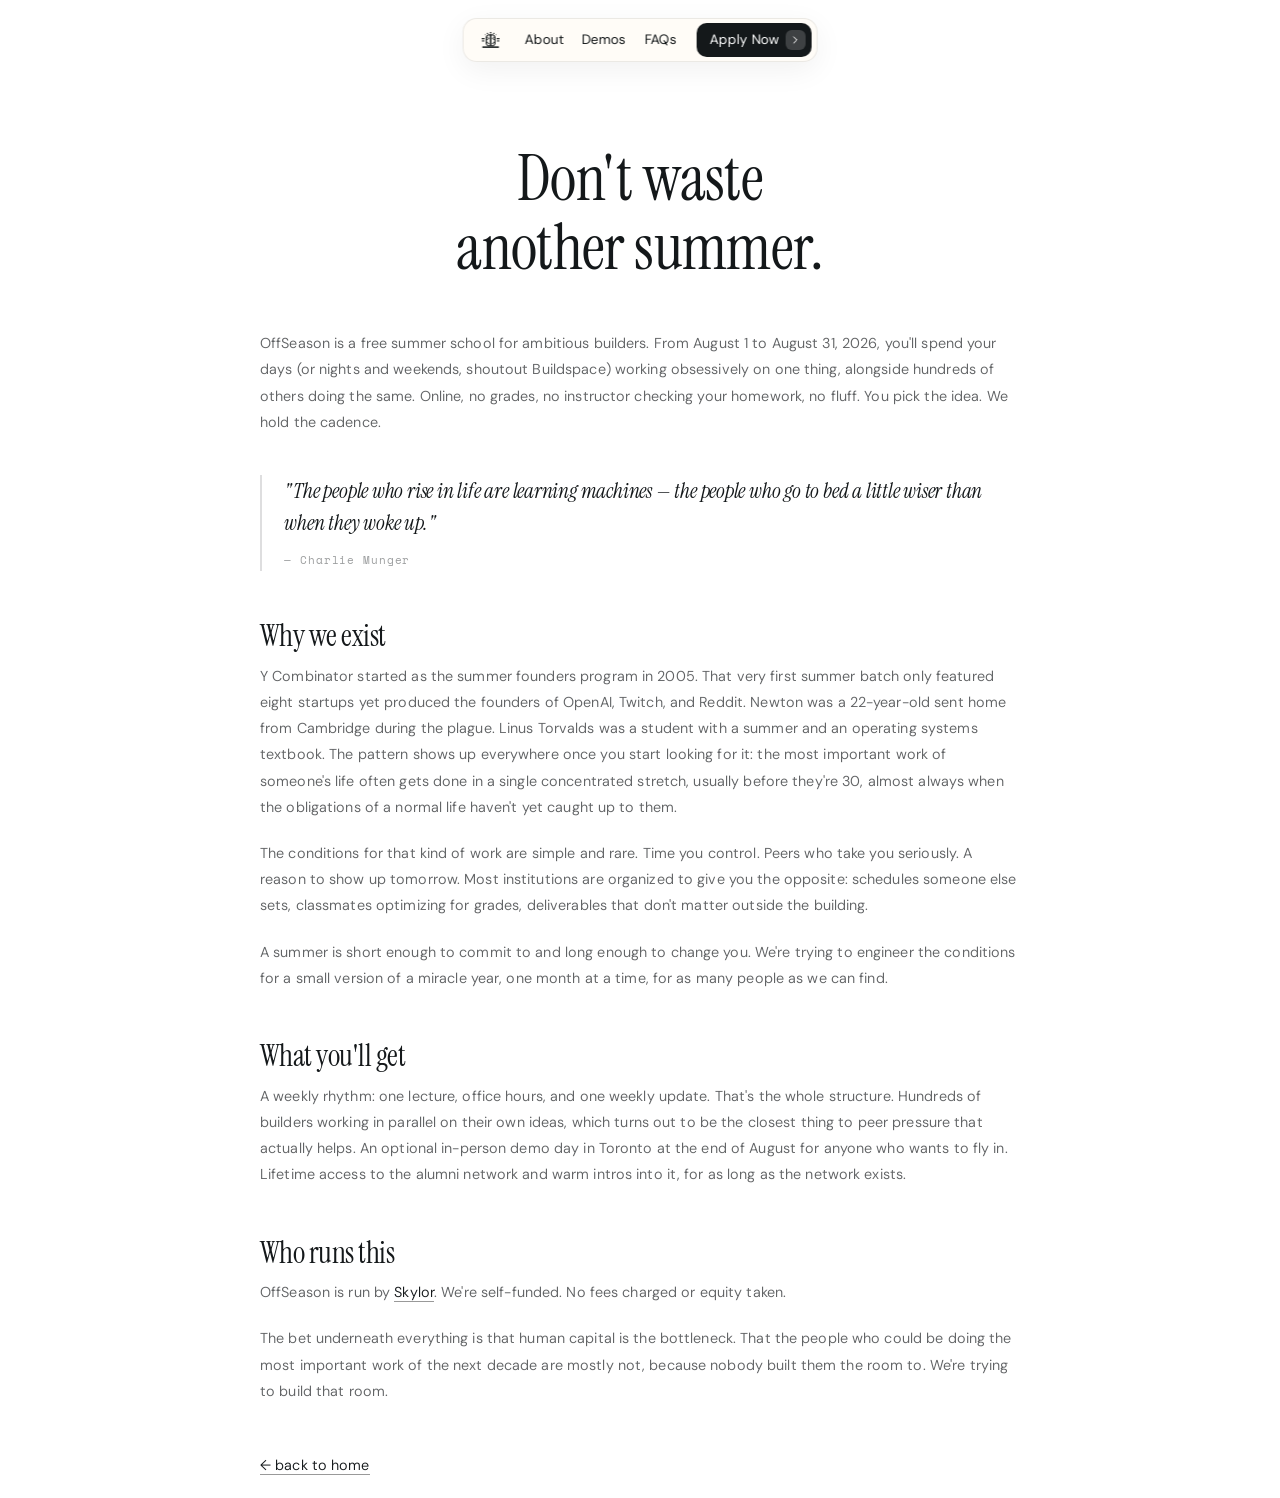
==== about.html @ fd60955e "Rebrand to OffSeason across all pages and files Renames every visible reference to "Learning Machine" ====
<!DOCTYPE html>
<html lang="en">
<head>
  <meta charset="UTF-8" />
  <meta name="viewport" content="width=device-width, initial-scale=1.0" />
  <title>About — OffSeason</title>
  <meta name="description" content="About OffSeason — a free summer school for ambitious builders." />
  <link rel="preconnect" href="https://fonts.googleapis.com" />
  <link rel="preconnect" href="https://fonts.gstatic.com" crossorigin />
  <link href="https://fonts.googleapis.com/css2?family=Space+Mono:ital,wght@0,400;0,700;1,400&family=DM+Sans:ital,opsz,wght@0,9..40,300..500;1,9..40,300..400&family=Instrument+Serif:ital@0;1&family=Newsreader:ital,opsz,wght@0,6..72,300..700;1,6..72,300..700&display=swap" rel="stylesheet" />
  <link rel="stylesheet" href="styles.css" />
  <style>
    /* ── About page only: editorial body typography ── */

    /* Body paragraphs → DM Sans, light, tight — inspired by thinkingmachines.ai */
    .subpage__inner p,
    .subpage__inner li {
      font-family: 'DM Sans', sans-serif;
      font-size: 0.9rem;
      font-weight: 350;
      line-height: 1.82;
      letter-spacing: 0.008em;
      color: rgba(20, 24, 26, 0.68);
    }

    /* h2 → Instrument Serif, homepage-style but sized for body reading */
    .subpage__inner h2.serif {
      font-family: 'Instrument Serif', 'Newsreader', Georgia, serif;
      font-size: clamp(1.45rem, 2.4vw, 1.85rem);
      font-weight: 400;
      letter-spacing: -0.018em;
      line-height: 1.15;
      color: var(--ink);
      margin-top: 3rem;
      margin-bottom: 0.6rem;
    }

    /* Munger pull quote */
    .about-quote {
      margin: 2.5rem 0 2.75rem;
      padding: 0 0 0 1.4rem;
      border-left: 2px solid rgba(20, 24, 26, 0.14);
    }
    .about-quote p {
      font-family: 'Instrument Serif', 'Newsreader', Georgia, serif !important;
      font-size: clamp(1.05rem, 1.8vw, 1.3rem) !important;
      font-style: italic;
      line-height: 1.52 !important;
      color: var(--ink) !important;
      font-weight: 400;
      margin-bottom: 0.55rem !important;
      letter-spacing: -0.01em !important;
    }
    .about-quote cite {
      font-family: 'Space Mono', monospace;
      font-size: 0.68rem;
      letter-spacing: 0.08em;
      color: rgba(20, 24, 26, 0.42);
      font-style: normal;
    }
  </style>
  <link rel="icon" type="image/svg+xml" href="/assets/favicon.svg">
</head>
<body data-nav-color="cream">

  <nav class="nav-pill" aria-label="Main">
    <a href="/" class="nav-pill__logo" aria-label="OffSeason home">
      <svg viewBox="0 0 48 46" xmlns="http://www.w3.org/2000/svg" width="22" height="22">
        <rect x="2" y="40" width="44" height="4" fill="currentColor"/>
        <rect x="0" y="18" width="8" height="3" fill="currentColor"/>
        <rect x="1" y="24" width="6" height="3" fill="currentColor"/>
        <rect x="40" y="18" width="8" height="3" fill="currentColor"/>
        <rect x="41" y="24" width="6" height="3" fill="currentColor"/>
        <rect x="14" y="4" width="3" height="3" fill="currentColor"/>
        <rect x="22" y="2" width="4" height="3" fill="currentColor"/>
        <rect x="31" y="4" width="3" height="3" fill="currentColor"/>
        <rect x="9"  y="8" width="2" height="2" fill="currentColor"/>
        <rect x="37" y="8" width="2" height="2" fill="currentColor"/>
        <rect x="16" y="8" width="16" height="3" fill="currentColor"/>
        <rect x="13" y="10" width="3" height="3" fill="currentColor"/>
        <rect x="32" y="10" width="3" height="3" fill="currentColor"/>
        <rect x="11" y="13" width="3" height="22" fill="currentColor"/>
        <rect x="34" y="13" width="3" height="22" fill="currentColor"/>
        <rect x="13" y="35" width="3" height="3" fill="currentColor"/>
        <rect x="32" y="35" width="3" height="3" fill="currentColor"/>
        <rect x="16" y="37" width="16" height="3" fill="currentColor"/>
        <rect x="22" y="8" width="4" height="30" fill="currentColor"/>
        <rect x="14" y="14" width="3" height="3" fill="currentColor"/>
        <rect x="17" y="17" width="3" height="3" fill="currentColor"/>
        <rect x="14" y="20" width="3" height="3" fill="currentColor"/>
        <rect x="14" y="28" width="3" height="3" fill="currentColor"/>
        <rect x="17" y="31" width="3" height="3" fill="currentColor"/>
        <rect x="31" y="14" width="3" height="3" fill="currentColor"/>
        <rect x="28" y="17" width="3" height="3" fill="currentColor"/>
        <rect x="31" y="20" width="3" height="3" fill="currentColor"/>
        <rect x="31" y="28" width="3" height="3" fill="currentColor"/>
        <rect x="28" y="31" width="3" height="3" fill="currentColor"/>
      </svg>
    </a>
    <div class="nav-pill__links">
      <a href="/about">About</a>
      <a href="/demos">Demos</a>
      <a href="/#faq">FAQs</a>
    </div>
    <a href="https://learningmachines.fillout.com/summer-app" class="nav-pill__cta" data-apply-link target="_blank" rel="noopener">
      Apply Now
      <span class="nav-pill__cta-icon">
        <svg viewBox="0 0 16 16" width="10" height="10" fill="none">
          <path d="M5 3l5 5-5 5" stroke="#fff" stroke-width="1.6" stroke-linecap="round" stroke-linejoin="round"/>
        </svg>
      </span>
    </a>
  </nav>

  <main>

    <!-- Hero -->
    <div class="demos-hero" style="text-align: center;">
      <span class="eyebrow">/ About</span>
      <h1 class="serif">Don't waste<br/>another summer.</h1>
    </div>

    <!-- Content -->
    <div class="subpage__inner">

      <p>OffSeason is a free summer school for ambitious builders. From August 1 to August 31, 2026, you'll spend your days (or nights and weekends, shoutout Buildspace) working obsessively on one thing, alongside hundreds of others doing the same. Online, no grades, no instructor checking your homework, no fluff. You pick the idea. We hold the cadence.</p>

      <blockquote class="about-quote">
        <p>"The people who rise in life are learning machines — the people who go to bed a little wiser than when they woke up."</p>
        <cite>— Charlie Munger</cite>
      </blockquote>

      <h2 class="serif">Why we exist</h2>

      <p>Y Combinator started as the summer founders program in 2005. That very first summer batch only featured eight startups yet produced the founders of OpenAI, Twitch, and Reddit. Newton was a 22-year-old sent home from Cambridge during the plague. Linus Torvalds was a student with a summer and an operating systems textbook. The pattern shows up everywhere once you start looking for it: the most important work of someone's life often gets done in a single concentrated stretch, usually before they're 30, almost always when the obligations of a normal life haven't yet caught up to them.</p>

      <p>The conditions for that kind of work are simple and rare. Time you control. Peers who take you seriously. A reason to show up tomorrow. Most institutions are organized to give you the opposite: schedules someone else sets, classmates optimizing for grades, deliverables that don't matter outside the building.</p>

      <p>A summer is short enough to commit to and long enough to change you. We're trying to engineer the conditions for a small version of a miracle year, one month at a time, for as many people as we can find.</p>

      <h2 class="serif">What you'll get</h2>

      <p>A weekly rhythm: one lecture, office hours, and one weekly update. That's the whole structure. Hundreds of builders working in parallel on their own ideas, which turns out to be the closest thing to peer pressure that actually helps. An optional in-person demo day in Toronto at the end of August for anyone who wants to fly in. Lifetime access to the alumni network and warm intros into it, for as long as the network exists.</p>

      <h2 class="serif">Who runs this</h2>

      <p>OffSeason is run by <a href="https://www.skylorlane.com/" target="_blank" rel="noopener">Skylor</a>. We're self-funded. No fees charged or equity taken.</p>

      <p>The bet underneath everything is that human capital is the bottleneck. That the people who could be doing the most important work of the next decade are mostly not, because nobody built them the room to. We're trying to build that room.</p>

      <p style="margin-top: 3rem;"><a href="/">← back to home</a></p>
    </div>

  </main>

  <script src="script.js"></script>
</body>
</html>
---- styles.css ----
/* ============================================================
   Learning Machines Summer Camp — Landing Page
   Design system inspired by generalintelligencecompany.com
   ============================================================ */

*,
*::before,
*::after {
  box-sizing: border-box;
  margin: 0;
  padding: 0;
}

html {
  scroll-behavior: smooth;
  -webkit-text-size-adjust: 100%;
}

body {
  font-family: 'DM Sans', 'Inter', -apple-system, BlinkMacSystemFont, 'Segoe UI', sans-serif;
  font-size: 16px;
  line-height: 1.5;
  color: #14181a;
  background: #ffffff;
  overflow-x: hidden;
  -webkit-font-smoothing: antialiased;
  -moz-osx-font-smoothing: grayscale;
}

img {
  max-width: 100%;
  display: block;
}

a {
  color: inherit;
  text-decoration: none;
}

button {
  font-family: inherit;
  cursor: pointer;
  border: none;
  background: none;
}

:root {
  --cream: #ffffff;
  --ink: #14181a;
  --ink-soft: #2d3530;
  --card-dark: rgba(220, 228, 235, 0.18);   /* very light frosted glass — like GI */
  --border-light: rgba(255, 255, 255, 0.38);
  --text-white: #ffffff;
  --text-mute: rgba(255, 255, 255, 0.72);
  --pad-x: clamp(1.25rem, 4vw, 3.5rem);
  --max-w: 1200px;
  --section-y: clamp(4rem, 10vw, 8rem);
}

/* --- Typography --- */
.serif {
  font-family: 'Instrument Serif', 'Newsreader', Georgia, serif;
  font-weight: 400;
  letter-spacing: -0.01em;
}

h1, h2, h3, h4 {
  font-family: 'Instrument Serif', 'Newsreader', Georgia, serif;
  font-weight: 400;
  letter-spacing: -0.018em;
  line-height: 1.06;
}

h1 {
  font-size: clamp(3rem, 7vw, 6.25rem);
}

h2 {
  font-size: clamp(2rem, 4.5vw, 3.5rem);
}

h3 {
  font-size: clamp(1.25rem, 2vw, 1.75rem);
  line-height: 1.2;
}

p {
  font-family: 'Space Mono', 'DM Sans', monospace;
  font-size: 0.875rem;
  line-height: 1.78;
  font-weight: 400;
  letter-spacing: -0.01em;
  color: var(--ink);
}

.eyebrow {
  font-family: 'Inter', sans-serif;
  font-size: 0.78rem;
  font-weight: 500;
  letter-spacing: 0.16em;
  text-transform: uppercase;
  color: var(--text-mute);
}

.container {
  width: 100%;
  max-width: var(--max-w);
  margin: 0 auto;
  padding-left: var(--pad-x);
  padding-right: var(--pad-x);
}

/* ============================================================
   NAV PILL — persistent. Apply Now button stays BLACK throughout.
   The rest of the pill (links, bg, border) flips per section.
   ============================================================ */
.nav-pill {
  position: fixed;
  top: 1.1rem;
  left: 50%;
  transform: translateX(-50%);
  z-index: 100;
  display: flex;
  align-items: center;
  gap: 1.25rem;
  padding: 0.3rem 0.3rem 0.3rem 0.8rem;
  border-radius: 14px;
  transition:
    background 0.4s ease,
    border-color 0.4s ease,
    color 0.4s ease,
    box-shadow 0.4s ease;
}

body[data-nav-color="light"] .nav-pill {
  background: rgba(255, 255, 255, 0.22);
  backdrop-filter: blur(20px) saturate(140%);
  -webkit-backdrop-filter: blur(20px) saturate(140%);
  border: 1px solid rgba(255, 255, 255, 0.38);
  color: #ffffff;           /* white text — readable over dark Toronto bg (day + night) */
  box-shadow:
    0 8px 30px rgba(20, 40, 60, 0.12),
    inset 0 1px 0 rgba(255, 255, 255, 0.5);
}

body[data-nav-color="dark"] .nav-pill {
  background: rgba(20, 25, 22, 0.45);
  backdrop-filter: blur(20px) saturate(140%);
  -webkit-backdrop-filter: blur(20px) saturate(140%);
  border: 1px solid rgba(255, 255, 255, 0.16);
  color: #ffffff;
  box-shadow:
    0 8px 30px rgba(0, 0, 0, 0.35),
    inset 0 1px 0 rgba(255, 255, 255, 0.08);
}

body[data-nav-color="cream"] .nav-pill {
  background: rgba(255, 252, 245, 0.78);
  backdrop-filter: blur(20px) saturate(140%);
  -webkit-backdrop-filter: blur(20px) saturate(140%);
  border: 1px solid rgba(0, 0, 0, 0.08);
  color: #14181a;
  box-shadow: 0 8px 30px rgba(0, 0, 0, 0.06);
}

/* Logo: clear/transparent so it blends with the pill */
.nav-pill__logo {
  display: flex;
  align-items: center;
  justify-content: center;
  width: 28px;
  height: 28px;
  border-radius: 6px;
  background: transparent;
  flex-shrink: 0;
  color: inherit;
}

.nav-pill__logo svg {
  width: 18px;
  height: 18px;
  color: inherit;
}

.nav-pill__links {
  display: flex;
  gap: 1.15rem;
  font-size: 0.85rem;
  font-weight: 400;
  color: inherit;
}

.nav-pill__links a {
  position: relative;
  padding: 0.25rem 0;
  color: inherit;
  transition: opacity 0.2s;
}

.nav-pill__links a:hover {
  opacity: 0.65;
}

/* Apply Now CTA — ALWAYS black with white text, like GI */
.nav-pill__cta {
  display: inline-flex;
  align-items: center;
  gap: 0.4rem;
  padding: 0.4rem 0.4rem 0.4rem 0.85rem;
  background: #14181a;
  color: #ffffff;
  border-radius: 10px;
  font-size: 0.85rem;
  font-weight: 400;
  white-space: nowrap;
  transition: background 0.25s;
}

.nav-pill__cta:hover {
  background: #000;
}

.nav-pill__cta-icon {
  display: inline-flex;
  width: 20px;
  height: 20px;
  border-radius: 6px;
  background: rgba(255, 255, 255, 0.18);
  color: #fff;
  align-items: center;
  justify-content: center;
  overflow: hidden;
}

.nav-pill__cta-icon svg {
  animation: arrow-nudge 1.8s cubic-bezier(0.5, 0, 0.5, 1) infinite;
}

.nav-pill__cta:hover .nav-pill__cta-icon svg {
  animation-play-state: paused;
  transform: translateX(3px);
}

@keyframes arrow-nudge {
  0%, 100%   { transform: translateX(0); }
  45%        { transform: translateX(3px); }
  55%        { transform: translateX(3px); }
}

/* Top-right time/location indicator */
.top-meta {
  position: fixed;
  top: 1.95rem;
  right: 2rem;
  z-index: 99;
  display: flex;
  align-items: center;
  gap: 0.55rem;
  font-size: 0.82rem;
  letter-spacing: 0.12em;
  color: rgba(255, 255, 255, 0.92);
  text-shadow: 0 1px 6px rgba(0, 0, 0, 0.3);
  transition: color 0.4s ease, text-shadow 0.4s ease;
}

body[data-nav-color="cream"] .top-meta {
  color: rgba(20, 25, 22, 0.7);
  text-shadow: none;
}

.top-meta__dot {
  display: inline-block;
  width: 14px;
  height: 14px;
  border: 1px solid currentColor;
  border-radius: 50%;
  position: relative;
}

.top-meta__dot::after {
  content: '';
  position: absolute;
  inset: 3px;
  border-radius: 50%;
  background: currentColor;
  opacity: 0.85;
  animation: dot-pulse 2.4s ease-in-out infinite;
}

@keyframes dot-pulse {
  0%, 100% { opacity: 0.85; transform: scale(1); }
  50%       { opacity: 0.45; transform: scale(0.7); }
}

@media (max-width: 720px) {
  .nav-pill {
    gap: 0.75rem;
    padding: 0.4rem 0.4rem 0.4rem 0.75rem;
  }
  .nav-pill__links {
    gap: 0.85rem;
    font-size: 0.85rem;
  }
  .nav-pill__cta {
    padding: 0.45rem 0.45rem 0.45rem 0.85rem;
    font-size: 0.85rem;
  }
  .top-meta {
    display: none;
  }
}

/* ============================================================
   HERO — taller than viewport. At scroll=0 the user sees only
   the title and the painting. The card (bottom-left) and the
   AI-native tag (bottom-right) are positioned BELOW the viewport
   and slide into view as the user scrolls — matching GI's
   bottom-of-painting reveal pattern.
   ============================================================ */
.hero {
  position: relative;
  min-height: 145vh;       /* GI-style: card below fold at scroll=0, reveals on scroll */
  overflow: clip;          /* clip (not hidden) keeps sticky children working */
  isolation: isolate;
}

.hero__bg {
  position: absolute;
  inset: 0;
  z-index: -2;
  /* Image is taller than the bg div so we have vertical room to pan. */
  background-image: url('assets/hero-toronto.png');
  background-repeat: no-repeat;
  background-size: cover;
  background-position: center 25%;
  will-change: background-position, transform;
}

.hero__bg::after {
  content: '';
  position: absolute;
  inset: 0;
  background:
    radial-gradient(ellipse at 50% 22%, rgba(0, 0, 0, 0.2) 0%, transparent 55%),
    linear-gradient(
      180deg,
      rgba(0, 0, 0, 0.18) 0%,
      rgba(0, 0, 0, 0.02) 28%,
      rgba(0, 0, 0, 0.02) 60%,
      rgba(0, 0, 0, 0.22) 100%
    );
}

/* Night variant — slightly cooler/darker overlay on the night image */
.hero__bg--night::after {
  background:
    radial-gradient(ellipse at 50% 15%, rgba(10, 20, 50, 0.25) 0%, transparent 55%),
    linear-gradient(
      180deg,
      rgba(5, 10, 30, 0.32) 0%,
      rgba(5, 10, 30, 0.05) 30%,
      rgba(5, 10, 30, 0.05) 65%,
      rgba(5, 10, 30, 0.3) 100%
    );
}

/* Film grain overlay — subtle retro texture on hero */
.hero::after {
  content: '';
  position: absolute;
  inset: 0;
  z-index: 1;
  pointer-events: none;
  opacity: 0.04;
  background-image: url("data:image/svg+xml,%3Csvg xmlns='http://www.w3.org/2000/svg' width='300' height='300'%3E%3Cfilter id='n'%3E%3CfeTurbulence type='fractalNoise' baseFrequency='0.85' numOctaves='4' stitchTiles='stitch'/%3E%3C/filter%3E%3Crect width='300' height='300' filter='url(%23n)'/%3E%3C/svg%3E");
  background-size: 200px;
}

.hero__title {
  position: absolute;
  top: 17vh;
  left: 0;
  right: 0;
  text-align: center;
  padding: 0 var(--pad-x);
  color: #fff;
  font-feature-settings: 'liga' on, 'dlig' on;
  z-index: 2;
}

.hero__title-pixel {
  color: #ffffff;
  text-shadow:
    0 1px 3px rgba(0, 0, 0, 0.45),
    0 3px 18px rgba(0, 0, 0, 0.5),
    0 0 50px rgba(0, 0, 0, 0.35);
}

.hero__title h1 {
  font-size: clamp(1.75rem, 4.5vw, 3.75rem);
  line-height: 1.05;
  letter-spacing: -0.02em;
  font-weight: 400;
}

/* Bottom strip — card on the left, tag on the right, stats below.
   JS starts this as position:fixed at viewport bottom (visible from
   scroll=0). When the hero is about to exit, JS switches it to
   position:absolute; bottom:5vh — it "settles" there and scrolls
   away naturally with the section. No visual jump: the two positions
   are identical at the transition threshold. */
.hero__bottom {
  position: absolute;      /* fallback / reduced-motion / JS off */
  bottom: 5vh;
  left: 0;
  right: 0;
  padding: 0 var(--pad-x);
  display: flex;
  flex-direction: column;
  gap: 1.25rem;
  z-index: 10;
}

.hero__row {
  display: flex;
  justify-content: flex-start;   /* card anchors left; tag pushed right */
  align-items: flex-end;
  gap: 2rem;
  flex-wrap: wrap;
}

.hero__card-wrap {
  flex: 0 1 auto;
  /* Nudge slightly left of the container edge for visual alignment */
  margin-left: -0.5rem;
}

.hero__card {
  max-width: 450px;
  padding: 1.75rem 2rem;
  background: rgba(255, 255, 255, 0.18);   /* up from 0.1 — more readable */
  backdrop-filter: blur(36px) saturate(160%) brightness(1.08);
  -webkit-backdrop-filter: blur(36px) saturate(160%) brightness(1.08);
  border: 1px solid rgba(255, 255, 255, 0.42);
  border-radius: 20px;
  color: var(--text-white);
  box-shadow:
    0 24px 64px -20px rgba(0, 0, 0, 0.38),
    inset 0 1px 0 rgba(255, 255, 255, 0.62),
    inset 0 -1px 0 rgba(255, 255, 255, 0.1);
}

.hero__card h2 {
  font-size: clamp(1.6rem, 2.4vw, 2rem);
  font-weight: 400;
  margin-bottom: 0.85rem;
  color: #fff;
}

.hero__card p {
  font-family: 'Space Mono', monospace;
  font-size: 0.8rem;
  color: rgba(255, 255, 255, 0.9);
  margin-bottom: 1.5rem;
  line-height: 1.7;
  letter-spacing: -0.01em;
}

/* Simple text + arrow, like the user's mockup. The arrow nudges right on hover. */
.hero__card-cta {
  display: inline-flex;
  align-items: center;
  gap: 0.6rem;
  font-size: 1rem;
  color: #fff;
  border-bottom: 1px solid rgba(255, 255, 255, 0.55);
  padding-bottom: 4px;
  transition: gap 0.25s, border-color 0.25s;
}

.hero__card-cta:hover {
  gap: 0.85rem;
  border-color: #fff;
}

.hero__card-cta svg {
  animation: arrow-nudge 1.8s cubic-bezier(0.5, 0, 0.5, 1) infinite;
}

.hero__card-cta:hover svg {
  animation-play-state: paused;
  transform: translateX(4px);
  transition: transform 0.25s ease;
}

/* Stats line — under the card, never absolute */
.hero__stats {
  display: flex;
  align-items: center;
  flex-wrap: wrap;
  gap: 1.25rem;
  padding-top: 0.25rem;
}

.hero__stat {
  display: inline-flex;
  align-items: center;
  gap: 0.4rem;
  font-size: 0.75rem;
  letter-spacing: 0.1em;
  text-transform: uppercase;
  color: rgba(255, 255, 255, 0.88);
  text-shadow: 0 1px 4px rgba(0, 0, 0, 0.35);
  font-family: 'DM Sans', sans-serif;
  font-weight: 400;
}

.hero__stat-icon {
  width: 13px;
  height: 13px;
  opacity: 0.8;
  flex-shrink: 0;
}

/* Dollar sign beside "Free" stat */
.hero__stat-dollar {
  font-family: 'Instrument Serif', Georgia, serif;
  font-size: 1rem;
  line-height: 1;
  opacity: 0.88;
  flex-shrink: 0;
  width: 13px;
  text-align: center;
  display: inline-block;
}

/* Tag — absolutely anchored at bottom-right of the 145vh hero.
   Always stays at its resting position (bottom: 5vh, right edge).
   Hidden at scroll=0 since hero is taller than the viewport.
   Appears naturally as the user scrolls and the hero bottom enters
   the viewport — the card (fixed) drifts down to meet it here. */
.hero__tag {
  position: absolute;
  bottom: 5vh;
  right: var(--pad-x);
  width: clamp(260px, 28vw, 340px);
  text-align: right;
  color: #fff;
  text-shadow: 0 1px 8px rgba(0, 0, 0, 0.5);
  z-index: 2;
}

.hero__tag-icon {
  display: inline-flex;
  width: 28px;
  height: 28px;
  margin-bottom: 0.4rem;
  opacity: 0.85;
  color: #fff;
}

.hero__tag-tagline {
  font-family: 'Instrument Serif', 'Newsreader', Georgia, serif;
  font-size: clamp(1.1rem, 1.8vw, 1.45rem);
  line-height: 1.2;
  color: #fff;
  font-weight: 400;
  margin-bottom: 0.65rem;
}

.hero__tag-sub {
  font-family: 'Space Mono', monospace;
  font-size: 0.7rem;
  line-height: 1.6;
  color: rgba(255, 255, 255, 0.72);
  letter-spacing: -0.01em;
}

@media (max-width: 720px) {
  .hero {
    min-height: 145vh;
  }
  .hero__bottom {
    bottom: 3vh;
  }
  .hero__row {
    flex-direction: column;
    align-items: stretch;
  }
  .hero__tag {
    width: calc(100% - var(--pad-x) * 2);
    right: var(--pad-x);
    text-align: left;
    bottom: 3vh;
  }
  .hero__title {
    top: 16vh;
  }
}

/* ============================================================
   ORIGIN STORY — three editorial cards, GI-styled
   ============================================================ */
.origin {
  background: var(--cream);
  padding: var(--section-y) 0;
  text-align: center;
  position: relative;
  border-top: 1px solid rgba(20, 24, 26, 0.07);
}

.origin h2 {
  margin-bottom: 1.25rem;
  color: var(--ink);
}

.origin__lede {
  max-width: 600px;
  margin: 0 auto clamp(2.5rem, 5vw, 4rem);
  font-family: 'Space Mono', monospace;
  font-style: italic;
  font-size: 0.88rem;
  line-height: 1.75;
  color: var(--ink);
  opacity: 0.78;
  letter-spacing: -0.01em;
}

.origin__cards {
  display: grid;
  grid-template-columns: repeat(3, 1fr);
  gap: 1.25rem;
  text-align: left;
}

.origin__card {
  position: relative;
  padding: 2.25rem 1.85rem;
  background: rgba(248, 249, 251, 0.9);
  border: 1px solid rgba(20, 24, 26, 0.08);
  border-radius: 18px;
  transition: transform 0.3s ease, background 0.3s ease, border-color 0.3s ease;
  overflow: hidden;
}

.origin__card::before {
  /* a soft top-corner highlight to mimic GI's painterly cards */
  content: '';
  position: absolute;
  top: 0;
  left: 0;
  right: 0;
  height: 1px;
  background: linear-gradient(
    90deg,
    transparent,
    rgba(20, 24, 26, 0.12),
    transparent
  );
}

.origin__card:hover {
  transform: translateY(-3px);
  background: rgba(255, 255, 255, 1);
  border-color: rgba(20, 24, 26, 0.14);
}

.origin__card-year {
  display: inline-block;
  font-family: 'Inter', sans-serif;
  font-size: 0.78rem;
  font-weight: 500;
  letter-spacing: 0.18em;
  color: var(--ink-soft);
  opacity: 0.55;
  margin-bottom: 1.5rem;
}

.origin__card h3 {
  font-family: 'Instrument Serif', 'Newsreader', serif;
  font-size: 1.45rem;
  font-weight: 400;
  margin-bottom: 0.75rem;
  color: var(--ink);
  line-height: 1.15;
  letter-spacing: -0.01em;
}

.origin__card p {
  font-size: 0.95rem;
  line-height: 1.6;
  color: var(--ink-soft);
  opacity: 0.8;
}

/* Accent "Your summer" card — glassy/painterly, mirrors the hero card vibe */
.origin__card--accent {
  background:
    linear-gradient(155deg, rgba(20, 35, 28, 0.92) 0%, rgba(10, 14, 12, 0.98) 100%);
  color: #fff;
  border-color: rgba(255, 255, 255, 0.14);
  box-shadow:
    0 30px 60px -25px rgba(0, 0, 0, 0.4),
    inset 0 1px 0 rgba(255, 255, 255, 0.12);
  backdrop-filter: blur(20px) saturate(140%);
  -webkit-backdrop-filter: blur(20px) saturate(140%);
}

.origin__card--accent::before {
  background: linear-gradient(
    90deg,
    transparent,
    rgba(255, 255, 255, 0.32),
    transparent
  );
}

.origin__card--accent:hover {
  background:
    linear-gradient(155deg, rgba(28, 48, 38, 0.95) 0%, rgba(14, 20, 16, 1) 100%);
  border-color: rgba(255, 255, 255, 0.22);
}

.origin__card--accent .origin__card-year {
  color: rgba(255, 255, 255, 0.55);
  opacity: 1;
}

.origin__card--accent h3 {
  color: #fff;
}

.origin__card--accent p {
  color: rgba(255, 255, 255, 0.78);
  opacity: 1;
}

@media (max-width: 860px) {
  .origin__cards {
    grid-template-columns: 1fr;
  }
}

/* ============================================================
   DARK SECTIONS — vertical & horizontal auto-scroll
   ============================================================ */
.dark-section {
  background: #0a0e0c;
  color: #fff;
  padding: var(--section-y) 0;
  position: relative;
  overflow: hidden;
}

.dark-section .container {
  display: grid;
  grid-template-columns: 1.05fr 1fr;
  gap: clamp(2rem, 5vw, 5rem);
  align-items: start;
}

.dark-section__text {
  position: sticky;
  top: 8rem;
  align-self: start;
  padding: 1rem 0;
}

.dark-section__text h2 {
  font-size: clamp(2rem, 4.5vw, 3.5rem);
  margin-bottom: 1.5rem;
  color: #fff;
}

.dark-section__text p {
  font-family: 'Space Mono', monospace;
  color: rgba(255, 255, 255, 0.88);
  margin-bottom: 1.25rem;
  font-size: 0.82rem;
  line-height: 1.78;
  letter-spacing: -0.01em;
}

.dark-section__tag {
  display: inline-flex;
  align-items: center;
  gap: 0.4rem;
  padding: 0.35rem 0.85rem;
  background: rgba(120, 220, 130, 0.12);
  border: 1px solid rgba(120, 220, 130, 0.28);
  color: #8ee69a;
  border-radius: 100px;
  font-size: 0.78rem;
  letter-spacing: 0.08em;
  text-transform: uppercase;
  margin-top: 1rem;
}

.dark-section__tag::before {
  content: '●';
  font-size: 0.5rem;
}

/* Vertical marquee (Your story begins) */
.story-column {
  position: relative;
  height: clamp(440px, 60vh, 680px);
  overflow: hidden;
  mask-image: linear-gradient(180deg, transparent 0%, #000 8%, #000 92%, transparent 100%);
  -webkit-mask-image: linear-gradient(180deg, transparent 0%, #000 8%, #000 92%, transparent 100%);
}

.story-column__track {
  display: grid;
  grid-template-columns: repeat(2, 1fr);
  gap: 1rem;
  animation: scrollY 28s linear infinite;
  will-change: transform;
}

@keyframes scrollY {
  from { transform: translateY(0); }
  to   { transform: translateY(-50%); }
}

.story-card {
  position: relative;
  aspect-ratio: 4 / 5;
  border-radius: 14px;
  overflow: hidden;
  background: #1a1f1b;
}

.story-card img {
  width: 100%;
  height: 100%;
  object-fit: cover;
  animation: ken-burns 9s ease-in-out infinite alternate;
  transform-origin: center center;
}

/* Alternate zoom direction on every other card */
.story-card:nth-child(even) img {
  animation-name: ken-burns-reverse;
  animation-duration: 11s;
}

@keyframes ken-burns {
  from { transform: scale(1.0) translate(0, 0); }
  to   { transform: scale(1.07) translate(-1.5%, 1%); }
}

@keyframes ken-burns-reverse {
  from { transform: scale(1.07) translate(1%, -1%); }
  to   { transform: scale(1.0) translate(0, 0); }
}

.story-card__caption {
  position: absolute;
  bottom: 0;
  left: 0;
  right: 0;
  padding: 0.85rem 1rem;
  background: linear-gradient(180deg, transparent, rgba(0, 0, 0, 0.85));
  font-size: 0.82rem;
  line-height: 1.35;
  color: rgba(255, 255, 255, 0.92);
}

/* Horizontal marquee (Work on ideas) */
.dark-section--horizontal-marquee {
  padding-bottom: 0;
}

.dark-section--horizontal-marquee .container {
  display: block;
  text-align: center;
}

.dark-section--horizontal-marquee .dark-section__text {
  position: static;
  max-width: 720px;
  margin: 0 auto;
  text-align: center;
  padding: 0 0 clamp(2rem, 4vw, 3rem);
}

.idea-row {
  position: relative;
  width: 100vw;
  margin-left: calc(50% - 50vw);
  overflow: hidden;
  padding-bottom: var(--section-y);
  mask-image: linear-gradient(90deg, transparent 0%, #000 6%, #000 94%, transparent 100%);
  -webkit-mask-image: linear-gradient(90deg, transparent 0%, #000 6%, #000 94%, transparent 100%);
}

.idea-row__track {
  display: flex;
  gap: 1rem;
  width: max-content;
  animation: scrollX 35s linear infinite;
  will-change: transform;
}

.idea-row .story-card {
  flex: 0 0 280px;
  aspect-ratio: 4 / 5;
}

@keyframes scrollX {
  from { transform: translateX(0); }
  to   { transform: translateX(-50%); }
}

@media (max-width: 860px) {
  .dark-section .container {
    grid-template-columns: 1fr;
  }
  .dark-section__text {
    position: static;
  }
  .story-column {
    height: 460px;
  }
}

/* ============================================================
   CADENCE — no FAQ link, simpler subhead
   ============================================================ */
.cadence {
  background: #0a0e0c;
  color: #fff;
  padding: var(--section-y) 0 0;
  text-align: center;
  position: relative;
  overflow: hidden;
}

.cadence__intro {
  max-width: 760px;
  margin: 0 auto;
  padding: 0 var(--pad-x);
}

.cadence__intro .eyebrow {
  margin-bottom: 1.25rem;
}

.cadence__intro h2 {
  font-size: clamp(2.25rem, 4.5vw, 3.75rem);
  margin-bottom: 1.5rem;
  color: #fff;
}

.cadence__intro p {
  font-family: 'Space Mono', monospace;
  color: rgba(255, 255, 255, 0.88);
  margin-bottom: 1rem;
  font-size: 0.82rem;
  line-height: 1.78;
  letter-spacing: -0.01em;
}

.cadence__not {
  display: inline-block;
  margin-top: 1rem;
  padding: 0.6rem 1.1rem;
  border: 1px dashed rgba(255, 255, 255, 0.22);
  border-radius: 100px;
  font-size: 0.85rem;
  color: rgba(255, 255, 255, 0.78);
  letter-spacing: 0.02em;
}

.cadence__not strong {
  font-weight: 600;
  color: #fff;
}

.weeks-strip {
  margin-top: clamp(3rem, 6vw, 5rem);
  border-top: 1px solid rgba(255, 255, 255, 0.1);
  border-bottom: 1px solid rgba(255, 255, 255, 0.1);
  background: #0a0e0c;
  overflow: hidden;
  position: relative;
}

.weeks-strip__track {
  display: flex;
  width: max-content;
  animation: scrollX 32s linear infinite;
}

.weeks-strip__item {
  flex: 0 0 auto;
  padding: 1.5rem 2.5rem;
  display: flex;
  align-items: baseline;
  gap: 0.85rem;
  border-right: 1px solid rgba(255, 255, 255, 0.08);
  font-family: 'Instrument Serif', 'Newsreader', Georgia, serif;
  font-size: clamp(1.5rem, 3vw, 2.5rem);
  color: #fff;
  white-space: nowrap;
}

.weeks-strip__item-num {
  font-size: 0.78rem;
  font-family: 'Inter', sans-serif;
  letter-spacing: 0.18em;
  text-transform: uppercase;
  color: rgba(255, 255, 255, 0.45);
  font-weight: 500;
}

/* ============================================================
   ESSAY — Altalogy-style reading section
   Paragraphs start dim; brighten when in viewport; dim when past.
   ============================================================ */
.essay {
  background: #ffffff;
  padding: var(--section-y) 0;
  border-top: 1px solid rgba(20, 24, 26, 0.07);
}

.essay__inner {
  max-width: 680px;
  margin: 0 auto;
}

.essay__inner .eyebrow {
  display: block;
  color: var(--ink-soft);
  opacity: 0.55;
  margin-bottom: 2.5rem;
}

.essay__body {
  display: flex;
  flex-direction: column;
  gap: 2.25rem;
}

/* Default: dimmed. JS adds .is-reading / .is-read via IntersectionObserver */
.essay__p {
  font-family: 'Instrument Serif', 'Newsreader', Georgia, serif;
  font-size: clamp(1.2rem, 2.1vw, 1.65rem);
  line-height: 1.48;
  letter-spacing: -0.018em;
  color: var(--ink);
  opacity: 0.28;
  transition: opacity 0.45s ease;
  will-change: opacity;
  margin: 0;
}

.essay__p.is-reading {
  opacity: 1;
}

.essay__p.is-read {
  opacity: 0.42;
}

@media (prefers-reduced-motion: reduce) {
  .essay__p {
    opacity: 1 !important;
    transition: none !important;
  }
}

/* Handwritten signature at the end of the essay */
.essay__signature {
  font-family: 'Homemade Apple', 'Caveat', 'Brush Script MT', cursive;
  font-size: clamp(1.05rem, 1.8vw, 1.4rem);
  font-weight: 400;
  color: var(--ink);
  margin-top: 1.25rem;
  line-height: 1.4;
  letter-spacing: 0.005em;
  opacity: 0.85;
  transform: rotate(-1.5deg);
  transform-origin: left center;
  display: inline-block;
}

/* ============================================================
   FAQ — GI careers-page white style
   ============================================================ */
.faq {
  background: #ffffff;
  padding: var(--section-y) 0;
  color: var(--ink);
  border-top: 1px solid rgba(20, 24, 26, 0.07);
}

.faq__inner {
  max-width: 860px;
  margin: 0 auto;
  background: #ffffff;
  border: 1px solid rgba(20, 24, 26, 0.1);
  border-radius: 20px;
  padding: clamp(2rem, 4vw, 3rem);
  box-shadow:
    0 1px 3px rgba(20, 24, 26, 0.04),
    0 8px 30px rgba(20, 24, 26, 0.05);
}

.faq__eyebrow {
  font-family: 'DM Sans', sans-serif;
  font-size: 0.78rem;
  letter-spacing: 0.16em;
  text-transform: uppercase;
  color: var(--ink-soft);
  opacity: 0.7;
  margin-bottom: 0.75rem;
  display: block;
  line-height: 0;
}

.faq__inner h2 {
  margin-bottom: 2rem;
  font-size: clamp(1.75rem, 3.5vw, 2.75rem);
}

.faq__list {
  list-style: none;
}

.faq__item {
  border-top: 1px solid rgba(20, 24, 26, 0.08);
}

.faq__item:last-child {
  border-bottom: 1px solid rgba(20, 24, 26, 0.08);
}

.faq__q {
  width: 100%;
  display: flex;
  align-items: center;
  justify-content: space-between;
  gap: 1.5rem;
  padding: 1.15rem 0;
  font-size: 0.98rem;
  text-align: left;
  color: var(--ink);
  font-family: 'DM Sans', sans-serif;
  font-weight: 400;
  transition: color 0.2s;
}

.faq__q:hover {
  color: var(--ink);
  opacity: 0.72;
}

.faq__q-mark {
  width: 26px;
  height: 26px;
  border-radius: 50%;
  border: 1px solid rgba(20, 24, 26, 0.15);
  display: inline-flex;
  align-items: center;
  justify-content: center;
  font-size: 1rem;
  font-weight: 300;
  flex-shrink: 0;
  transition: transform 0.3s, background 0.2s;
}

.faq__item[aria-expanded="true"] .faq__q-mark {
  transform: rotate(45deg);
  background: var(--ink);
  color: #fff;
  border-color: var(--ink);
}

.faq__a {
  max-height: 0;
  overflow: hidden;
  transition: max-height 0.4s ease, padding 0.4s ease;
  color: rgba(20, 24, 26, 0.65);
  line-height: 1.7;
  font-family: 'DM Sans', sans-serif;
  font-size: 0.96rem;
}

.faq__item[aria-expanded="true"] .faq__a {
  max-height: 500px;
  padding-bottom: 1.35rem;
  padding-right: 3rem;
}

/* ============================================================
   CLOSING — GI-style: centered title + inline pill CTA
   ============================================================ */
.closing {
  background: #ffffff;
  padding: clamp(4rem, 9vw, 7rem) 0;
  color: var(--ink);
  border-top: 1px solid rgba(20, 24, 26, 0.07);
}

.closing__row {
  display: flex;
  justify-content: space-between;
  align-items: center;
  gap: clamp(2rem, 6vw, 5rem);
  flex-wrap: wrap;
}

/* Single-column layout used in the new closing */
.closing__col {
  display: flex;
  flex-direction: column;
  align-items: flex-start;
}

.closing__col .closing__inline {
  margin-top: 1.75rem;
}

.closing__left {
  flex: 1 1 460px;
  text-align: left;
}

.closing__icon {
  display: inline-flex;
  align-items: center;
  justify-content: center;
  margin-bottom: 1.1rem;
  opacity: 0.65;
  color: var(--ink);
}

.closing h2 {
  font-size: clamp(1.6rem, 3vw, 2.5rem);
  max-width: 560px;
  margin: 0 0 0.85rem;
  color: var(--ink);
  letter-spacing: -0.018em;
  line-height: 1.1;
  text-align: left;
}

.closing__sub {
  color: var(--ink-soft);
  font-size: 0.98rem;
  opacity: 0.78;
  margin: 0;
  text-align: left;
}

/* Inline newsletter in closing */
.closing__newsletter {
  display: inline-flex;
  align-items: center;
  margin-top: 1.5rem;
  padding: 0.3rem 0.3rem 0.3rem 0.9rem;
  border: 1px solid rgba(20, 24, 26, 0.15);
  border-radius: 100px;
  background: transparent;
  transition: border-color 0.2s, background 0.2s;
}

.closing__newsletter:focus-within {
  border-color: rgba(20, 24, 26, 0.38);
  background: rgba(0, 0, 0, 0.02);
}

.closing__newsletter input {
  border: 0;
  background: transparent;
  outline: none;
  font-family: 'DM Sans', sans-serif;
  font-size: 0.88rem;
  color: var(--ink);
  width: 220px;
  min-width: 0;
  padding: 0.35rem 0.5rem 0.35rem 0;
}

.closing__newsletter input::placeholder {
  color: rgba(20, 24, 26, 0.42);
}

.closing__newsletter button {
  display: inline-flex;
  width: 28px;
  height: 28px;
  border-radius: 50%;
  background: var(--ink);
  color: #fff;
  align-items: center;
  justify-content: center;
  flex-shrink: 0;
  cursor: pointer;
  transition: background 0.2s;
}

.closing__newsletter button:hover { background: #000; }

.closing__newsletter button svg {
  transition: transform 0.25s;
}

.closing__newsletter button:hover svg {
  transform: translateX(2px);
}

.closing__right {
  flex: 0 0 auto;
  align-self: center;
}

.closing__inline {
  display: inline-flex;
  align-items: center;
  gap: 0.65rem;
  font-size: 1.15rem;
  color: var(--ink);
  border-bottom: 1px solid var(--ink);
  padding-bottom: 4px;
  transition: gap 0.25s, opacity 0.25s;
}

.closing__inline:hover {
  gap: 0.95rem;
  opacity: 0.7;
}

.closing__inline-arrow {
  display: inline-flex;
  align-items: center;
}

.closing__inline-arrow svg {
  animation: arrow-nudge 1.8s cubic-bezier(0.5, 0, 0.5, 1) infinite;
}

.closing__inline:hover .closing__inline-arrow svg {
  animation-play-state: paused;
  transform: translateX(4px);
  transition: transform 0.25s ease;
}

@media (max-width: 720px) {
  .closing__row {
    align-items: flex-start;
  }
  .closing__right {
    align-self: flex-start;
  }
}

/* ============================================================
   FOOTER — clean two-column row + double divider + full-width art
   ============================================================ */
.foot {
  background: var(--cream);
  padding: 0;
}

.foot__row {
  max-width: var(--max-w);
  margin: 0 auto;
  padding: 0 var(--pad-x) 1.5rem;
  display: flex;
  justify-content: space-between;
  align-items: center;
  flex-wrap: wrap;
  gap: 1.25rem;
  font-size: 0.92rem;
  color: var(--ink-soft);
}

.foot__nav {
  display: flex;
  flex-wrap: wrap;
  gap: 1.5rem;
  color: var(--ink-soft);
}

.foot__nav a {
  transition: opacity 0.2s;
}

.foot__nav a:hover {
  opacity: 0.55;
}

.foot__right {
  display: flex;
  align-items: center;
  gap: 1rem;
}

/* Real email-capture pill: <input> + submit button.
   Border on the wrapping form, transparent input, dark circular submit. */
.foot__signup {
  display: inline-flex;
  align-items: center;
  padding: 0.3rem 0.3rem 0.3rem 0.95rem;
  border: 1px solid rgba(20, 24, 26, 0.18);
  border-radius: 100px;
  background: transparent;
  transition: border-color 0.2s, background 0.2s;
}

.foot__signup:focus-within {
  border-color: rgba(20, 24, 26, 0.45);
  background: rgba(255, 255, 255, 0.7);
}

.foot__signup input {
  border: 0;
  background: transparent;
  outline: none;
  padding: 0.4rem 0.5rem 0.4rem 0;
  font-family: inherit;
  font-size: 0.9rem;
  color: var(--ink);
  width: 200px;
  min-width: 0;
}

.foot__signup input::placeholder {
  color: rgba(20, 24, 26, 0.45);
}

.foot__signup button {
  display: inline-flex;
  width: 30px;
  height: 30px;
  border-radius: 50%;
  background: var(--ink);
  color: #fff;
  align-items: center;
  justify-content: center;
  flex-shrink: 0;
  cursor: pointer;
  transition: background 0.2s, transform 0.2s;
}

.foot__signup button:hover {
  background: #000;
}

.foot__signup button svg {
  transition: transform 0.3s ease;
}

.foot__signup button:hover svg {
  transform: translateX(2px);
}

.foot__signup--ok {
  pointer-events: none;
}

.foot__signup--ok input {
  color: rgba(20, 24, 26, 0.55);
}

.foot__social {
  display: flex;
  gap: 0.5rem;
}

.foot__social a {
  display: inline-flex;
  width: 34px;
  height: 34px;
  align-items: center;
  justify-content: center;
  border-radius: 50%;
  border: 1px solid rgba(20, 24, 26, 0.18);
  transition: background 0.2s, color 0.2s, border-color 0.2s;
}

.foot__social a:hover {
  background: var(--ink);
  color: #fff;
  border-color: var(--ink);
}

/* Subtle double-line divider just above the footer art (GI-style). */
.foot__divider {
  width: 100%;
  height: 7px;
  background:
    linear-gradient(to bottom,
      rgba(20, 24, 26, 0.1) 0%,
      rgba(20, 24, 26, 0.1) 1px,
      transparent 1px,
      transparent 3px,
      rgba(20, 24, 26, 0.1) 3px,
      rgba(20, 24, 26, 0.1) 4px,
      transparent 4px
    );
  margin: 0;
}

/* Pixel-art Toronto park scene — FULL VIEWPORT WIDTH */
.foot__scene {
  position: relative;
  width: 100vw;
  margin-left: calc(50% - 50vw);
  aspect-ratio: 1920 / 720;
  overflow: hidden;
  background-image: url('assets/footer-toronto.png');
  background-size: cover;
  background-position: center;
}

.foot__scene::after {
  content: '';
  position: absolute;
  inset: 0;
  background: linear-gradient(180deg, transparent 60%, rgba(0, 0, 0, 0.35) 100%);
}

.foot__copyline {
  position: absolute;
  bottom: 1.25rem;
  left: clamp(1.5rem, 4vw, 3.5rem);
  color: rgba(255, 255, 255, 0.85);
  font-size: 0.85rem;
  z-index: 2;
  text-shadow: 0 1px 4px rgba(0, 0, 0, 0.6);
}

.foot__credit {
  position: absolute;
  bottom: 1.25rem;
  right: clamp(1.5rem, 4vw, 3.5rem);
  color: rgba(255, 255, 255, 0.7);
  font-size: 0.85rem;
  z-index: 2;
  text-shadow: 0 1px 4px rgba(0, 0, 0, 0.6);
}

.foot__credit a {
  color: rgba(255, 255, 255, 0.95);
  text-decoration: underline;
  text-underline-offset: 3px;
}

/* ============================================================
   SUB-PAGES
   ============================================================ */
.subpage {
  background: var(--cream);
  min-height: 100vh;
  padding: 9rem var(--pad-x) 6rem;
  color: var(--ink);
}

.subpage__inner {
  max-width: 760px;
  margin: 0 auto;
}

.subpage__inner .eyebrow {
  color: var(--ink-soft);
  opacity: 0.65;
  margin-bottom: 1rem;
}

.subpage__inner h1 {
  margin-bottom: 2rem;
  color: var(--ink);
}

.subpage__inner h2 {
  margin-top: 3rem;
  margin-bottom: 1rem;
  font-size: 1.6rem;
}

.subpage__inner p,
.subpage__inner li {
  color: var(--ink-soft);
  font-size: 1.05rem;
  line-height: 1.7;
}

.subpage__inner p {
  margin-bottom: 1.25rem;
}

.subpage__inner ul {
  margin-bottom: 1.5rem;
  padding-left: 1.25rem;
}

.subpage__inner li {
  margin-bottom: 0.5rem;
}

.subpage__inner a {
  color: var(--ink);
  border-bottom: 1px solid rgba(0, 0, 0, 0.4);
  transition: opacity 0.2s;
}

.subpage__inner a:hover {
  opacity: 0.6;
}

.writing-list {
  list-style: none;
  padding: 0 !important;
  margin: 2rem 0 !important;
}

.writing-list li {
  border-top: 1px solid rgba(0, 0, 0, 0.1);
  padding: 1.25rem 0;
}

.writing-list li:last-child {
  border-bottom: 1px solid rgba(0, 0, 0, 0.1);
}

.writing-list a {
  display: flex;
  justify-content: space-between;
  align-items: baseline;
  gap: 1rem;
  border: none !important;
  font-family: 'Instrument Serif', 'Newsreader', Georgia, serif;
  font-size: 1.4rem;
}

.writing-list time {
  font-family: 'Inter', sans-serif;
  font-size: 0.85rem;
  color: var(--ink-soft);
  opacity: 0.6;
  white-space: nowrap;
}

/* ============================================================
   UTILITY
   ============================================================ */
section[id] {
  scroll-margin-top: 6rem;
}

.reveal {
  opacity: 0;
  transform: translateY(20px);
  transition: opacity 0.8s ease, transform 0.8s ease;
}

.reveal.is-visible {
  opacity: 1;
  transform: none;
}

.word-reveal {
  display: inline-block;
  opacity: 0;
  transform: translateY(0.4em);
  filter: blur(8px);
  animation: wordIn 0.9s cubic-bezier(0.2, 0.65, 0.25, 1) forwards;
}

@keyframes wordIn {
  to {
    opacity: 1;
    transform: none;
    filter: blur(0);
  }
}

@media (prefers-reduced-motion: reduce) {
  .word-reveal,
  .story-column__track,
  .idea-row__track,
  .weeks-strip__track {
    animation: none !important;
    opacity: 1;
    transform: none;
    filter: none;
  }
}

@media print {
  .nav-pill, .top-meta, .foot__scene { display: none; }
}

/* ============================================================
   SOCIAL PROOF BAR
   ============================================================ */
/* ============================================================
   MENTOR LOGOS — "Access to mentors and alumni from"
   ============================================================ */

.mentor-logos {
  background: #fff;
  padding: clamp(3rem, 6vw, 5rem) var(--pad-x);
  text-align: center;
  border-bottom: 1px solid rgba(20,24,26,0.07);
}

.mentor-logos__inner {
  max-width: 600px;
  margin: 0 auto;
}

.mentor-logos__label {
  font-family: 'DM Sans', sans-serif;
  font-size: 0.68rem;
  font-weight: 700;
  letter-spacing: 0.18em;
  text-transform: uppercase;
  color: rgba(20,24,26,0.4);
  margin-bottom: 2.75rem;
}

.mentor-logos__grid {
  display: grid;
  grid-template-columns: repeat(3, 1fr);
  row-gap: 2.25rem;
  column-gap: 1.5rem;
}

.mentor-logos__item {
  display: flex;
  align-items: center;
  gap: 0.55rem;
  justify-content: flex-start;
  padding-left: 1rem;
}

.mentor-logos__icon {
  flex-shrink: 0;
}

.mentor-logos__name {
  font-family: 'DM Sans', sans-serif;
  font-size: 1rem;
  font-weight: 500;
  color: #14181a;
  letter-spacing: -0.01em;
  line-height: 1.15;
}

.mentor-logos__wordmark {
  font-family: 'DM Sans', sans-serif;
  font-size: 1rem;
  font-weight: 700;
  color: #14181a;
  letter-spacing: -0.02em;
}

.mentor-logos__wordmark--spacex {
  font-size: 0.95rem;
  letter-spacing: 0.12em;
  font-weight: 700;
}

@media (max-width: 520px) {
  .mentor-logos__grid {
    grid-template-columns: repeat(2, 1fr);
  }
  .mentor-logos__item {
    padding-left: 0.5rem;
  }
}

/* ============================================================
   DARK ALUMNI — embedded in "Your story begins" dark section
   ============================================================ */

.dark-alumni {
  margin-top: 2.25rem;
}

.dark-alumni__label {
  font-family: 'DM Sans', sans-serif;
  font-size: 0.65rem;
  font-weight: 600;
  letter-spacing: 0.16em;
  text-transform: uppercase;
  color: rgba(255,255,255,0.22);
  margin-bottom: 1.25rem;
}

.dark-alumni__grid {
  display: grid;
  grid-template-columns: repeat(3, auto);
  justify-content: start;
  row-gap: 1rem;
  column-gap: 2rem;
}

.dark-alumni__item {
  display: flex;
  align-items: center;
  gap: 0.45rem;
}

.dark-alumni__item svg {
  flex-shrink: 0;
}

.dark-alumni__item span {
  font-family: 'DM Sans', sans-serif;
  font-size: 0.82rem;
  font-weight: 500;
  color: rgba(255,255,255,0.72);
  white-space: nowrap;
}

.dark-alumni__wordmark {
  font-family: 'DM Sans', sans-serif;
  font-size: 0.95rem;
  font-weight: 700;
  color: rgba(255,255,255,0.72);
  letter-spacing: -0.02em;
}

/* a16z gold wordmark (legacy, no longer used as badge) */
.dark-alumni__a16z {
  display: none;
}

/* ============================================================
   DEMOS PAGE
   ============================================================ */

.demos-hero {
  padding: clamp(4rem, 10vw, 7rem) var(--pad-x) 2rem;
  max-width: var(--max-w);
  margin: 0 auto;
}

.demos-hero h1 {
  font-size: clamp(2.4rem, 5vw, 4rem);
  margin: 0.5rem 0 1rem;
  line-height: 1.08;
}

.demos-hero p {
  color: var(--ink-soft);
  max-width: 44ch;
  font-size: 1.05rem;
}

.demos-filters {
  display: flex;
  flex-wrap: wrap;
  gap: 0.5rem;
  padding: 0 var(--pad-x) 2.5rem;
  max-width: var(--max-w);
  margin: 0 auto;
}

.demos-filter {
  font-family: 'DM Sans', sans-serif;
  font-size: 0.78rem;
  font-weight: 600;
  letter-spacing: 0.04em;
  padding: 0.35em 0.9em;
  border-radius: 99px;
  border: 1px solid rgba(20,24,26,0.18);
  background: transparent;
  color: rgba(20,24,26,0.55);
  cursor: pointer;
  transition: all 0.15s ease;
}

.demos-filter:hover,
.demos-filter.is-active {
  background: var(--ink);
  color: #fff;
  border-color: var(--ink);
}

.demos-grid {
  display: grid;
  grid-template-columns: repeat(3, 1fr);
  gap: 2.5rem 2rem;
  padding: 0 var(--pad-x) clamp(4rem, 8vw, 6rem);
  max-width: var(--max-w);
  margin: 0 auto;
}

.demo-card__video {
  width: 100%;
  aspect-ratio: 16 / 9;
  background: #e8eaec;
  border-radius: 10px;
  margin-bottom: 1rem;
  display: flex;
  align-items: center;
  justify-content: center;
  overflow: hidden;
}

.demo-card__video-placeholder {
  display: flex;
  flex-direction: column;
  align-items: center;
  gap: 0.5rem;
  color: rgba(20,24,26,0.25);
}

.demo-card__video-placeholder svg {
  opacity: 0.5;
}

.demo-card__video-placeholder span {
  font-family: 'DM Sans', sans-serif;
  font-size: 0.72rem;
  letter-spacing: 0.08em;
  text-transform: uppercase;
}

.demo-card__tag {
  display: inline-block;
  font-family: 'Space Mono', monospace;
  font-size: 0.6rem;
  font-weight: 700;
  letter-spacing: 0.1em;
  text-transform: uppercase;
  color: rgba(20,24,26,0.45);
  background: rgba(20,24,26,0.06);
  padding: 0.2em 0.55em;
  border-radius: 3px;
  margin-bottom: 0.6rem;
}

.demo-card h3 {
  font-family: 'Instrument Serif', Georgia, serif;
  font-size: 1.15rem;
  font-weight: 400;
  letter-spacing: -0.01em;
  margin-bottom: 0.25rem;
  color: var(--ink);
}

.demo-card__creator {
  font-family: 'DM Sans', sans-serif;
  font-size: 0.8rem;
  color: rgba(20,24,26,0.45);
  margin-bottom: 0.5rem;
}

.demo-card__desc {
  font-family: 'DM Sans', sans-serif;
  font-size: 0.88rem;
  color: rgba(20,24,26,0.6);
  line-height: 1.5;
}

.demos-back {
  padding: 0 var(--pad-x) 4rem;
  max-width: var(--max-w);
  margin: 0 auto;
}

@media (max-width: 860px) {
  .demos-grid {
    grid-template-columns: repeat(2, 1fr);
  }
}

@media (max-width: 520px) {
  .demos-grid {
    grid-template-columns: 1fr;
  }
}

/* ============================================================
   PROOF BAR (legacy — kept for reference)
   ============================================================ */

.proof-bar {
  display: flex;
  align-items: center;
  gap: 1.5rem;
  padding: 0.85rem var(--pad-x);
  background: var(--ink);
  border-bottom: 1px solid rgba(255,255,255,0.07);
}

.proof-bar__label {
  font-family: 'DM Sans', sans-serif;
  font-size: 0.7rem;
  font-weight: 500;
  letter-spacing: 0.14em;
  text-transform: uppercase;
  color: rgba(255,255,255,0.35);
  white-space: nowrap;
  flex-shrink: 0;
  padding-right: 1.25rem;
  border-right: 1px solid rgba(255,255,255,0.12);
}

.proof-bar__track-wrap {
  flex: 1;
  overflow: hidden;
  position: relative;
}

.proof-bar__track-wrap::before,
.proof-bar__track-wrap::after {
  content: '';
  position: absolute;
  top: 0;
  bottom: 0;
  width: 4rem;
  z-index: 2;
  pointer-events: none;
}
.proof-bar__track-wrap::before {
  left: 0;
  background: linear-gradient(to right, var(--ink), transparent);
}
.proof-bar__track-wrap::after {
  right: 0;
  background: linear-gradient(to left, var(--ink), transparent);
}

.proof-bar__track {
  display: flex;
  align-items: center;
  gap: 3.5rem;
  white-space: nowrap;
  animation: proofScroll 34s linear infinite;
}

.proof-bar__item {
  display: inline-flex;
  align-items: center;
  gap: 0.45rem;
  flex-shrink: 0;
}

.proof-bar__logo {
  width: 20px;
  height: 20px;
  flex-shrink: 0;
  opacity: 0.85;
  vertical-align: middle;
}

.proof-bar__wordmark {
  font-family: 'DM Sans', sans-serif;
  font-size: 0.85rem;
  font-weight: 700;
  letter-spacing: 0.04em;
  color: rgba(255,255,255,0.72);
  flex-shrink: 0;
  text-transform: none;
  white-space: nowrap;
}

.proof-bar__wordmark--green {
  color: #76b900;
}

.proof-bar__badge {
  font-family: 'Space Mono', monospace;
  font-size: 0.6rem;
  font-weight: 700;
  letter-spacing: 0.06em;
  color: rgba(255,255,255,0.7);
  background: rgba(255,255,255,0.1);
  border: 1px solid rgba(255,255,255,0.14);
  padding: 0.08rem 0.35rem;
  border-radius: 3px;
  flex-shrink: 0;
}

.proof-bar__name {
  font-family: 'Instrument Serif', Georgia, serif;
  font-size: 0.9rem;
  font-style: italic;
  color: rgba(255,255,255,0.72);
  letter-spacing: 0.01em;
  flex-shrink: 0;
}

.proof-bar__sep {
  color: rgba(255,255,255,0.18);
  font-size: 0.75rem;
  flex-shrink: 0;
}

@keyframes proofScroll {
  0%   { transform: translateX(0); }
  100% { transform: translateX(-50%); }
}

@media (prefers-reduced-motion: reduce) {
  .proof-bar__track { animation: none; }
}

/* ============================================================
   PIXEL BRAIN — neuron-fire animation on hero tag logo
   ============================================================ */
@keyframes neuronBlink {
  0%, 100% { opacity: 1; }
  50%       { opacity: 0.15; }
}

.hero__tag-icon svg rect:nth-child(14),
.hero__tag-icon svg rect:nth-child(19) {
  animation: neuronBlink 2.4s ease-in-out infinite;
}
.hero__tag-icon svg rect:nth-child(20),
.hero__tag-icon svg rect:nth-child(23) {
  animation: neuronBlink 2.4s ease-in-out infinite 0.4s;
}
.hero__tag-icon svg rect:nth-child(21),
.hero__tag-icon svg rect:nth-child(25) {
  animation: neuronBlink 2.4s ease-in-out infinite 0.8s;
}
.hero__tag-icon svg rect:nth-child(22),
.hero__tag-icon svg rect:nth-child(24) {
  animation: neuronBlink 2.4s ease-in-out infinite 1.2s;
}
.hero__tag-icon svg rect:nth-child(26),
.hero__tag-icon svg rect:nth-child(29) {
  animation: neuronBlink 2.4s ease-in-out infinite 1.6s;
}
.hero__tag-icon svg rect:nth-child(27),
.hero__tag-icon svg rect:nth-child(30) {
  animation: neuronBlink 2.4s ease-in-out infinite 2.0s;
}

@media (prefers-reduced-motion: reduce) {
  .hero__tag-icon svg rect { animation: none !important; }
}

/* ============================================================
   /os PAGE — Learning Machines OS — desktop-OS, no-scroll
   ============================================================ */

/* Lock body to viewport on this page only (class added via JS) */
html.os-page,
html.os-page body {
  overflow: hidden;
  height: 100%;
}

/* --- Full-viewport background --- */
.os-bg {
  position: fixed;
  inset: 0;
  z-index: -1;
  background-image: url('assets/footer-toronto.png');
  background-size: cover;
  background-position: center bottom;
}

/* Dark overlay so UI elements read clearly */
.os-bg::after {
  content: '';
  position: absolute;
  inset: 0;
  background: linear-gradient(
    180deg,
    rgba(6, 10, 22, 0.55) 0%,
    rgba(6, 10, 22, 0.38) 50%,
    rgba(6, 10, 22, 0.65) 100%
  );
}

/* --- Week pill: centered at top, replaces nav pill --- */
.os-week-pill {
  position: fixed;
  top: 1.1rem;
  left: 50%;
  transform: translateX(-50%);
  z-index: 100;
  display: flex;
  align-items: center;
  gap: 0.55rem;
  padding: 0.42rem 1.1rem 0.42rem 0.75rem;
  background: rgba(255, 255, 255, 0.14);
  backdrop-filter: blur(20px) saturate(140%);
  -webkit-backdrop-filter: blur(20px) saturate(140%);
  border: 1px solid rgba(255, 255, 255, 0.22);
  border-radius: 99px;
  color: rgba(255, 255, 255, 0.9);
  font-family: 'Space Mono', monospace;
  font-size: 0.75rem;
  letter-spacing: 0.09em;
  white-space: nowrap;
}

.os-week-pill__dot {
  display: inline-block;
  width: 6px;
  height: 6px;
  border-radius: 50%;
  background: #7ed87e;
  box-shadow: 0 0 6px rgba(126, 216, 126, 0.7);
  flex-shrink: 0;
}

/* --- Canvas: fills viewport, holds left + right panels --- */
.os-canvas {
  position: fixed;
  inset: 0;
  display: flex;
  align-items: center;
  justify-content: space-between;
  padding: 0 60px;
  /* leave room for week pill at top */
  padding-top: 60px;
  padding-bottom: 20px;
  pointer-events: none; /* canvas itself is not interactive */
}

/* Re-enable pointer events on actual interactive children */
.os-canvas > * {
  pointer-events: auto;
}

/* --- LEFT: frosted-glass CTA cards --- */
.os-left {
  display: flex;
  flex-direction: column;
  gap: 0.75rem;
  max-width: 300px;
}

.os-cta-primary {
  display: flex;
  align-items: center;
  justify-content: space-between;
  gap: 1rem;
  padding: 1.6rem 1.75rem;
  background: rgba(255, 255, 255, 0.11);
  backdrop-filter: blur(22px) saturate(140%);
  -webkit-backdrop-filter: blur(22px) saturate(140%);
  border: 1px solid rgba(255, 255, 255, 0.22);
  border-radius: 16px;
  color: #ffffff;
  font-family: 'Instrument Serif', 'Newsreader', Georgia, serif;
  font-size: clamp(1.25rem, 1.8vw, 1.65rem);
  font-weight: 400;
  letter-spacing: -0.015em;
  line-height: 1.22;
  transition: background 0.2s, border-color 0.2s, transform 0.15s;
  text-decoration: none;
}

.os-cta-primary:hover {
  background: rgba(255, 255, 255, 0.17);
  border-color: rgba(255, 255, 255, 0.34);
  transform: translateY(-1px);
}

.os-cta-primary__arrow {
  font-size: 1.35rem;
  opacity: 0.55;
  flex-shrink: 0;
  font-family: sans-serif;
}

.os-cta-secondary {
  display: inline-flex;
  align-items: center;
  gap: 0.55rem;
  padding: 0.7rem 1.2rem;
  background: rgba(255, 255, 255, 0.08);
  backdrop-filter: blur(16px);
  -webkit-backdrop-filter: blur(16px);
  border: 1px solid rgba(255, 255, 255, 0.15);
  border-radius: 99px;
  color: rgba(255, 255, 255, 0.7);
  font-family: 'DM Sans', sans-serif;
  font-size: 0.88rem;
  font-weight: 400;
  transition: background 0.2s, color 0.2s, transform 0.15s;
  text-decoration: none;
  align-self: flex-start;
}

.os-cta-secondary:hover {
  background: rgba(255, 255, 255, 0.14);
  color: rgba(255, 255, 255, 0.92);
  transform: translateY(-1px);
}

/* --- RIGHT: pixel-art desktop shortcuts --- */
.os-shortcuts {
  display: flex;
  flex-direction: column;
  justify-content: center;
  gap: 1.6rem;
  align-items: center;
}

.os-shortcut {
  display: flex;
  flex-direction: column;
  align-items: center;
  gap: 5px;
  text-decoration: none;
  transition: transform 0.15s ease, filter 0.15s ease;
  cursor: pointer;
}

.os-shortcut:hover {
  transform: scale(1.08);
  filter: brightness(1.18);
}

/* Frosted-glass folder frame around each icon */
.os-shortcut__icon {
  width: 64px;
  height: 68px;
  position: relative;
  display: flex;
  align-items: center;
  justify-content: center;
  background: rgba(255, 255, 255, 0.11);
  backdrop-filter: blur(18px) saturate(130%);
  -webkit-backdrop-filter: blur(18px) saturate(130%);
  border: 1px solid rgba(255, 255, 255, 0.20);
  clip-path: polygon(0 0, 72% 0, 100% 28%, 100% 100%, 0 100%);
  image-rendering: pixelated;
}

/* Fold corner — subtly brighter frosted area */
.os-shortcut__icon::before {
  content: '';
  position: absolute;
  top: 0;
  right: 0;
  width: 28%;
  height: 28%;
  background: rgba(255, 255, 255, 0.14);
  clip-path: polygon(100% 0, 100% 100%, 0 100%);
}

/* Pixel art glyph sits centred inside the frame */
.os-shortcut__icon svg {
  position: relative;
  z-index: 1;
  image-rendering: pixelated;
  image-rendering: crisp-edges;
  width: 44px;
  height: 44px;
}

.os-shortcut__label {
  font-family: 'Space Mono', monospace;
  font-size: 11px;
  font-weight: 400;
  color: #ffffff;
  text-align: center;
  line-height: 1.3;
  letter-spacing: 0.02em;
  white-space: nowrap;
  text-shadow:
    1px 1px 0 rgba(0,0,0,0.9),
    -1px -1px 0 rgba(0,0,0,0.9),
    1px -1px 0 rgba(0,0,0,0.9),
    -1px 1px 0 rgba(0,0,0,0.9),
    0 2px 6px rgba(0,0,0,0.8);
}

/* --- BOTTOM TICKER --- */
.os-ticker {
  position: fixed;
  bottom: 0;
  left: 0;
  right: 0;
  height: 28px;
  background: rgba(0, 0, 0, 0.45);
  backdrop-filter: blur(8px);
  -webkit-backdrop-filter: blur(8px);
  border-top: 1px solid rgba(255, 255, 255, 0.08);
  overflow: hidden;
  display: flex;
  align-items: center;
  z-index: 50;
}

.os-ticker__track {
  display: flex;
  align-items: center;
  white-space: nowrap;
  animation: os-ticker-scroll 28s linear infinite;
  font-family: 'Space Mono', monospace;
  font-size: 11px;
  letter-spacing: 0.08em;
  color: rgba(255, 255, 255, 0.55);
}

.os-ticker__track a {
  color: rgba(255, 255, 255, 0.8);
  text-decoration: underline;
  text-underline-offset: 2px;
  transition: color 0.15s;
}

.os-ticker__track a:hover {
  color: #ffffff;
}

@keyframes os-ticker-scroll {
  from { transform: translateX(0); }
  to   { transform: translateX(-50%); }
}

/* --- OS top-meta week label --- */
.top-meta__week {
  font-family: 'Space Mono', monospace;
  font-size: 0.72rem;
  letter-spacing: 0.1em;
  opacity: 0.7;
}

/* --- Mobile: stack layout, allow slight scroll if needed --- */
@media (max-width: 720px) {
  html.os-page,
  html.os-page body {
    overflow: auto;
    height: auto;
  }

  .os-bg {
    position: fixed; /* still cover viewport as bg */
  }

  .os-canvas {
    position: relative;
    flex-direction: column;
    align-items: center;
    justify-content: center;
    gap: 2.5rem;
    padding: 100px 24px 60px;
    min-height: 100svh;
  }

  .os-left {
    width: 100%;
    max-width: 320px;
    align-items: center;
  }

  .os-cta-primary {
    width: 100%;
  }

  .os-shortcuts {
    flex-direction: row;
    flex-wrap: wrap;
    justify-content: center;
    height: auto;
    gap: 1.5rem 2rem;
    width: 100%;
    max-width: 320px;
  }
}

@media (prefers-reduced-motion: reduce) {
  .os-ticker__track {
    animation: none;
  }
}

/* --- Countdown (above submit CTA) --- */
.os-countdown {
  font-family: 'Space Mono', monospace;
  font-size: 0.7rem;
  letter-spacing: 0.1em;
  color: rgba(255, 255, 255, 0.48);
  margin: 0 0 0.15rem 0.2rem;
  min-height: 1em;
  transition: color 0.4s ease;
}

.os-countdown--warn {
  color: #f5c54a;
}

.os-countdown--urgent {
  color: #ff6b6b;
  animation: os-pulse 1s ease-in-out infinite;
}

@keyframes os-pulse {
  0%, 100% { opacity: 1; }
  50%       { opacity: 0.5; }
}

/* --- Week progress dots --- */
.os-week-dots {
  position: fixed;
  top: 3.6rem;
  left: 50%;
  transform: translateX(-50%);
  display: flex;
  gap: 5px;
  align-items: center;
  z-index: 100;
}

.os-week-dot {
  width: 5px;
  height: 5px;
  border-radius: 50%;
  background: rgba(255, 255, 255, 0.2);
  border: 1px solid rgba(255, 255, 255, 0.28);
  transition: background 0.3s, box-shadow 0.3s, border-color 0.3s;
}

.os-week-dot.is-done {
  background: rgba(255, 255, 255, 0.72);
  border-color: rgba(255, 255, 255, 0.72);
}

.os-week-dot.is-current {
  background: #7ed87e;
  border-color: #7ed87e;
  box-shadow: 0 0 6px rgba(126, 216, 126, 0.85);
}

/* --- Centred motivational headline --- */
.os-headline {
  position: fixed;
  left: 50%;
  top: 50%;
  transform: translate(-50%, -50%);
  font-family: 'Instrument Serif', 'Newsreader', Georgia, serif;
  font-size: clamp(3.5rem, 6vw, 6rem);
  font-style: italic;
  color: rgba(255, 255, 255, 0.22);
  text-align: center;
  white-space: nowrap;
  pointer-events: none;
  user-select: none;
  letter-spacing: -0.025em;
  z-index: 2;
}

/* --- Confetti canvas overlay --- */
#os-confetti {
  position: fixed;
  inset: 0;
  pointer-events: none;
  z-index: 999;
}
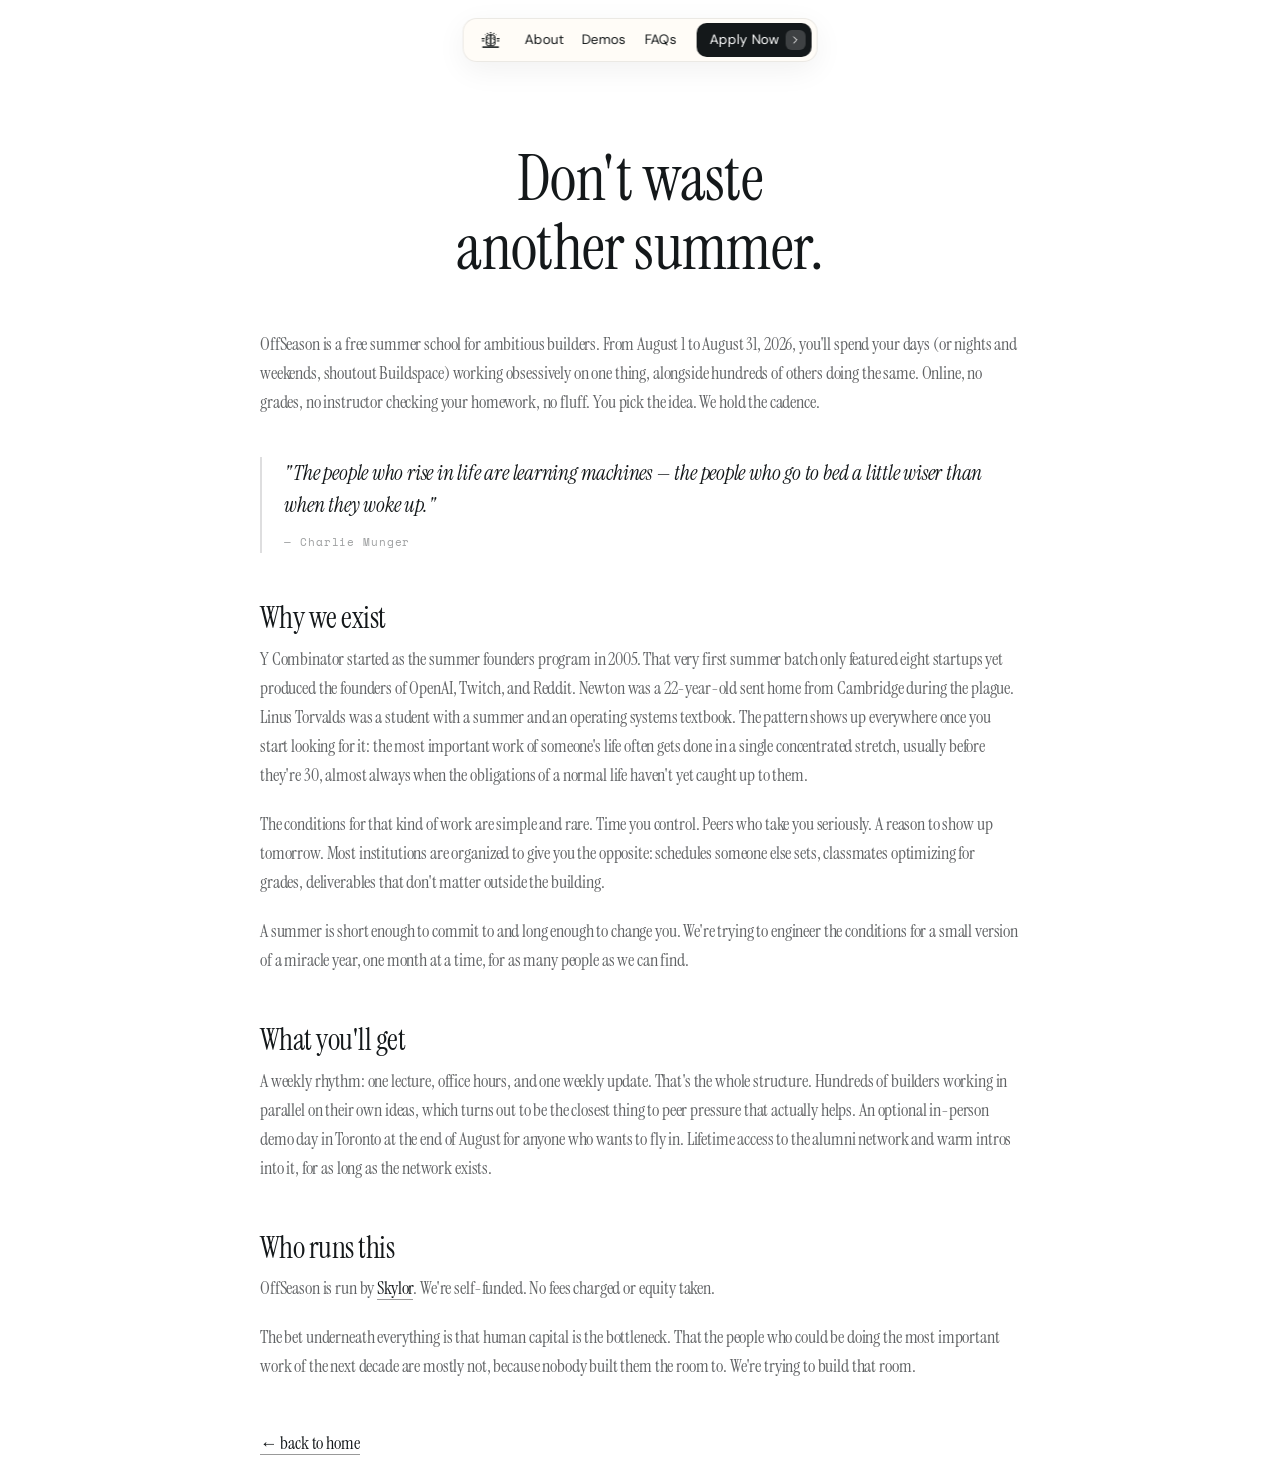
==== commit e9c04438: "Update fonts to Instrument Serif across FAQ, subpages, about; trim copy - FAQ questions + answers: D" ====
--- a/about.html
+++ b/about.html
@@ -12,14 +12,14 @@
   <style>
     /* ── About page only: editorial body typography ── */
 
-    /* Body paragraphs → DM Sans, light, tight — inspired by thinkingmachines.ai */
+    /* Body paragraphs → Instrument Serif, matching essay section */
     .subpage__inner p,
     .subpage__inner li {
-      font-family: 'DM Sans', sans-serif;
-      font-size: 0.9rem;
-      font-weight: 350;
-      line-height: 1.82;
-      letter-spacing: 0.008em;
+      font-family: 'Instrument Serif', 'Newsreader', Georgia, serif;
+      font-size: 1.1rem;
+      font-weight: 400;
+      line-height: 1.65;
+      letter-spacing: -0.008em;
       color: rgba(20, 24, 26, 0.68);
     }
 
@@ -102,7 +102,7 @@
       <a href="/demos">Demos</a>
       <a href="/#faq">FAQs</a>
     </div>
-    <a href="https://learningmachines.fillout.com/summer-app" class="nav-pill__cta" data-apply-link target="_blank" rel="noopener">
+    <a href="https://offseason.fillout.com/summer" class="nav-pill__cta" data-apply-link target="_blank" rel="noopener">
       Apply Now
       <span class="nav-pill__cta-icon">
         <svg viewBox="0 0 16 16" width="10" height="10" fill="none">
--- a/styles.css
+++ b/styles.css
@@ -1144,11 +1144,12 @@
   justify-content: space-between;
   gap: 1.5rem;
   padding: 1.15rem 0;
-  font-size: 0.98rem;
+  font-size: 1.05rem;
   text-align: left;
   color: var(--ink);
-  font-family: 'DM Sans', sans-serif;
+  font-family: 'Instrument Serif', 'Newsreader', Georgia, serif;
   font-weight: 400;
+  letter-spacing: -0.01em;
   transition: color 0.2s;
 }
 
@@ -1183,9 +1184,10 @@
   overflow: hidden;
   transition: max-height 0.4s ease, padding 0.4s ease;
   color: rgba(20, 24, 26, 0.65);
-  line-height: 1.7;
-  font-family: 'DM Sans', sans-serif;
-  font-size: 0.96rem;
+  line-height: 1.65;
+  font-family: 'Instrument Serif', 'Newsreader', Georgia, serif;
+  font-size: 1.05rem;
+  letter-spacing: -0.008em;
 }
 
 .faq__item[aria-expanded="true"] .faq__a {
@@ -1585,8 +1587,10 @@
 .subpage__inner p,
 .subpage__inner li {
   color: var(--ink-soft);
-  font-size: 1.05rem;
-  line-height: 1.7;
+  font-family: 'Instrument Serif', 'Newsreader', Georgia, serif;
+  font-size: 1.1rem;
+  line-height: 1.65;
+  letter-spacing: -0.008em;
 }
 
 .subpage__inner p {
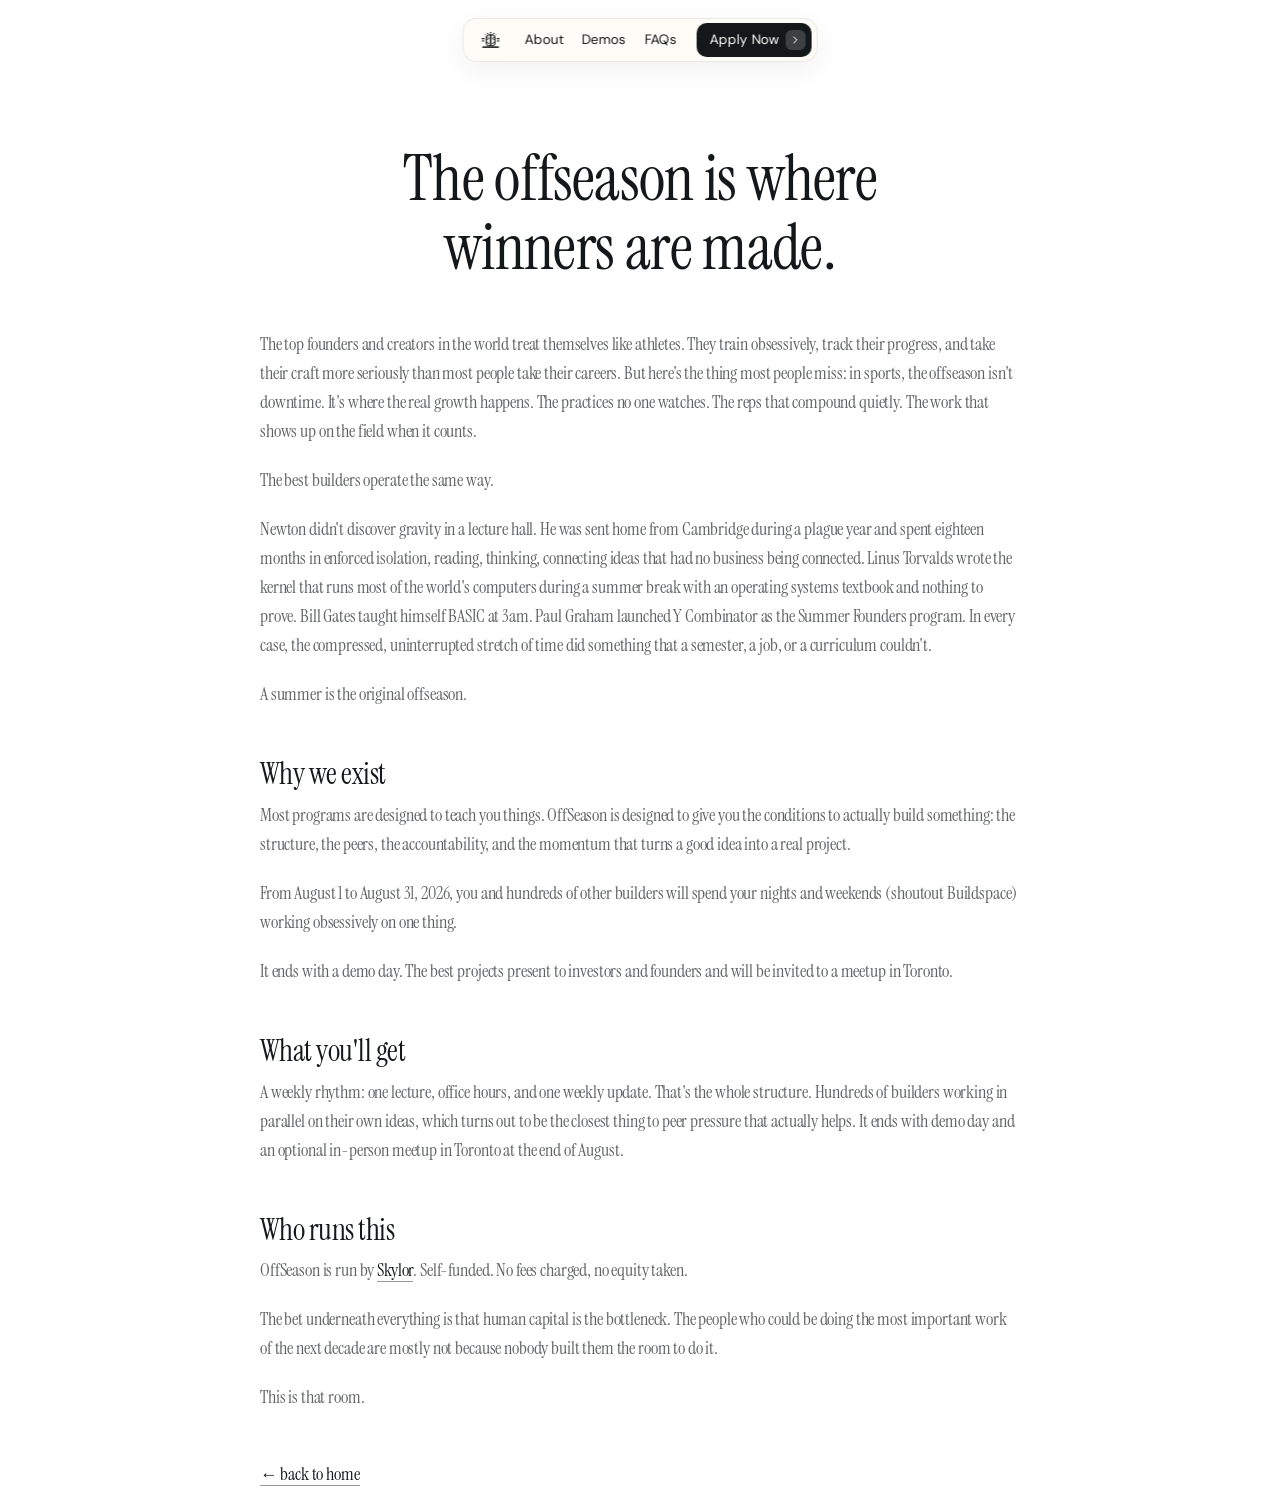
==== commit 070e9ed2: "Rewrite about page with knowledge athlete thesis New H1, full body rewrite: builders as athletes, of" ====
--- a/about.html
+++ b/about.html
@@ -117,36 +117,39 @@
     <!-- Hero -->
     <div class="demos-hero" style="text-align: center;">
       <span class="eyebrow">/ About</span>
-      <h1 class="serif">Don't waste<br/>another summer.</h1>
+      <h1 class="serif">The offseason is where<br/>winners are made.</h1>
     </div>
 
     <!-- Content -->
     <div class="subpage__inner">
 
-      <p>OffSeason is a free summer school for ambitious builders. From August 1 to August 31, 2026, you'll spend your days (or nights and weekends, shoutout Buildspace) working obsessively on one thing, alongside hundreds of others doing the same. Online, no grades, no instructor checking your homework, no fluff. You pick the idea. We hold the cadence.</p>
+      <p>The top founders and creators in the world treat themselves like athletes. They train obsessively, track their progress, and take their craft more seriously than most people take their careers. But here's the thing most people miss: in sports, the offseason isn't downtime. It's where the real growth happens. The practices no one watches. The reps that compound quietly. The work that shows up on the field when it counts.</p>
 
-      <blockquote class="about-quote">
-        <p>"The people who rise in life are learning machines — the people who go to bed a little wiser than when they woke up."</p>
-        <cite>— Charlie Munger</cite>
-      </blockquote>
+      <p>The best builders operate the same way.</p>
+
+      <p>Newton didn't discover gravity in a lecture hall. He was sent home from Cambridge during a plague year and spent eighteen months in enforced isolation, reading, thinking, connecting ideas that had no business being connected. Linus Torvalds wrote the kernel that runs most of the world's computers during a summer break with an operating systems textbook and nothing to prove. Bill Gates taught himself BASIC at 3am. Paul Graham launched Y Combinator as the Summer Founders program. In every case, the compressed, uninterrupted stretch of time did something that a semester, a job, or a curriculum couldn't.</p>
+
+      <p>A summer is the original offseason.</p>
 
       <h2 class="serif">Why we exist</h2>
 
-      <p>Y Combinator started as the summer founders program in 2005. That very first summer batch only featured eight startups yet produced the founders of OpenAI, Twitch, and Reddit. Newton was a 22-year-old sent home from Cambridge during the plague. Linus Torvalds was a student with a summer and an operating systems textbook. The pattern shows up everywhere once you start looking for it: the most important work of someone's life often gets done in a single concentrated stretch, usually before they're 30, almost always when the obligations of a normal life haven't yet caught up to them.</p>
+      <p>Most programs are designed to teach you things. OffSeason is designed to give you the conditions to actually build something: the structure, the peers, the accountability, and the momentum that turns a good idea into a real project.</p>
 
-      <p>The conditions for that kind of work are simple and rare. Time you control. Peers who take you seriously. A reason to show up tomorrow. Most institutions are organized to give you the opposite: schedules someone else sets, classmates optimizing for grades, deliverables that don't matter outside the building.</p>
+      <p>From August 1 to August 31, 2026, you and hundreds of other builders will spend your nights and weekends (shoutout Buildspace) working obsessively on one thing.</p>
 
-      <p>A summer is short enough to commit to and long enough to change you. We're trying to engineer the conditions for a small version of a miracle year, one month at a time, for as many people as we can find.</p>
+      <p>It ends with a demo day. The best projects present to investors and founders and will be invited to a meetup in Toronto.</p>
 
       <h2 class="serif">What you'll get</h2>
 
-      <p>A weekly rhythm: one lecture, office hours, and one weekly update. That's the whole structure. Hundreds of builders working in parallel on their own ideas, which turns out to be the closest thing to peer pressure that actually helps. An optional in-person demo day in Toronto at the end of August for anyone who wants to fly in. Lifetime access to the alumni network and warm intros into it, for as long as the network exists.</p>
+      <p>A weekly rhythm: one lecture, office hours, and one weekly update. That's the whole structure. Hundreds of builders working in parallel on their own ideas, which turns out to be the closest thing to peer pressure that actually helps. It ends with demo day and an optional in-person meetup in Toronto at the end of August.</p>
 
       <h2 class="serif">Who runs this</h2>
 
-      <p>OffSeason is run by <a href="https://www.skylorlane.com/" target="_blank" rel="noopener">Skylor</a>. We're self-funded. No fees charged or equity taken.</p>
+      <p>OffSeason is run by <a href="https://www.skylorlane.com/" target="_blank" rel="noopener">Skylor</a>. Self-funded. No fees charged, no equity taken.</p>
 
-      <p>The bet underneath everything is that human capital is the bottleneck. That the people who could be doing the most important work of the next decade are mostly not, because nobody built them the room to. We're trying to build that room.</p>
+      <p>The bet underneath everything is that human capital is the bottleneck. The people who could be doing the most important work of the next decade are mostly not because nobody built them the room to do it.</p>
+
+      <p>This is that room.</p>
 
       <p style="margin-top: 3rem;"><a href="/">← back to home</a></p>
     </div>
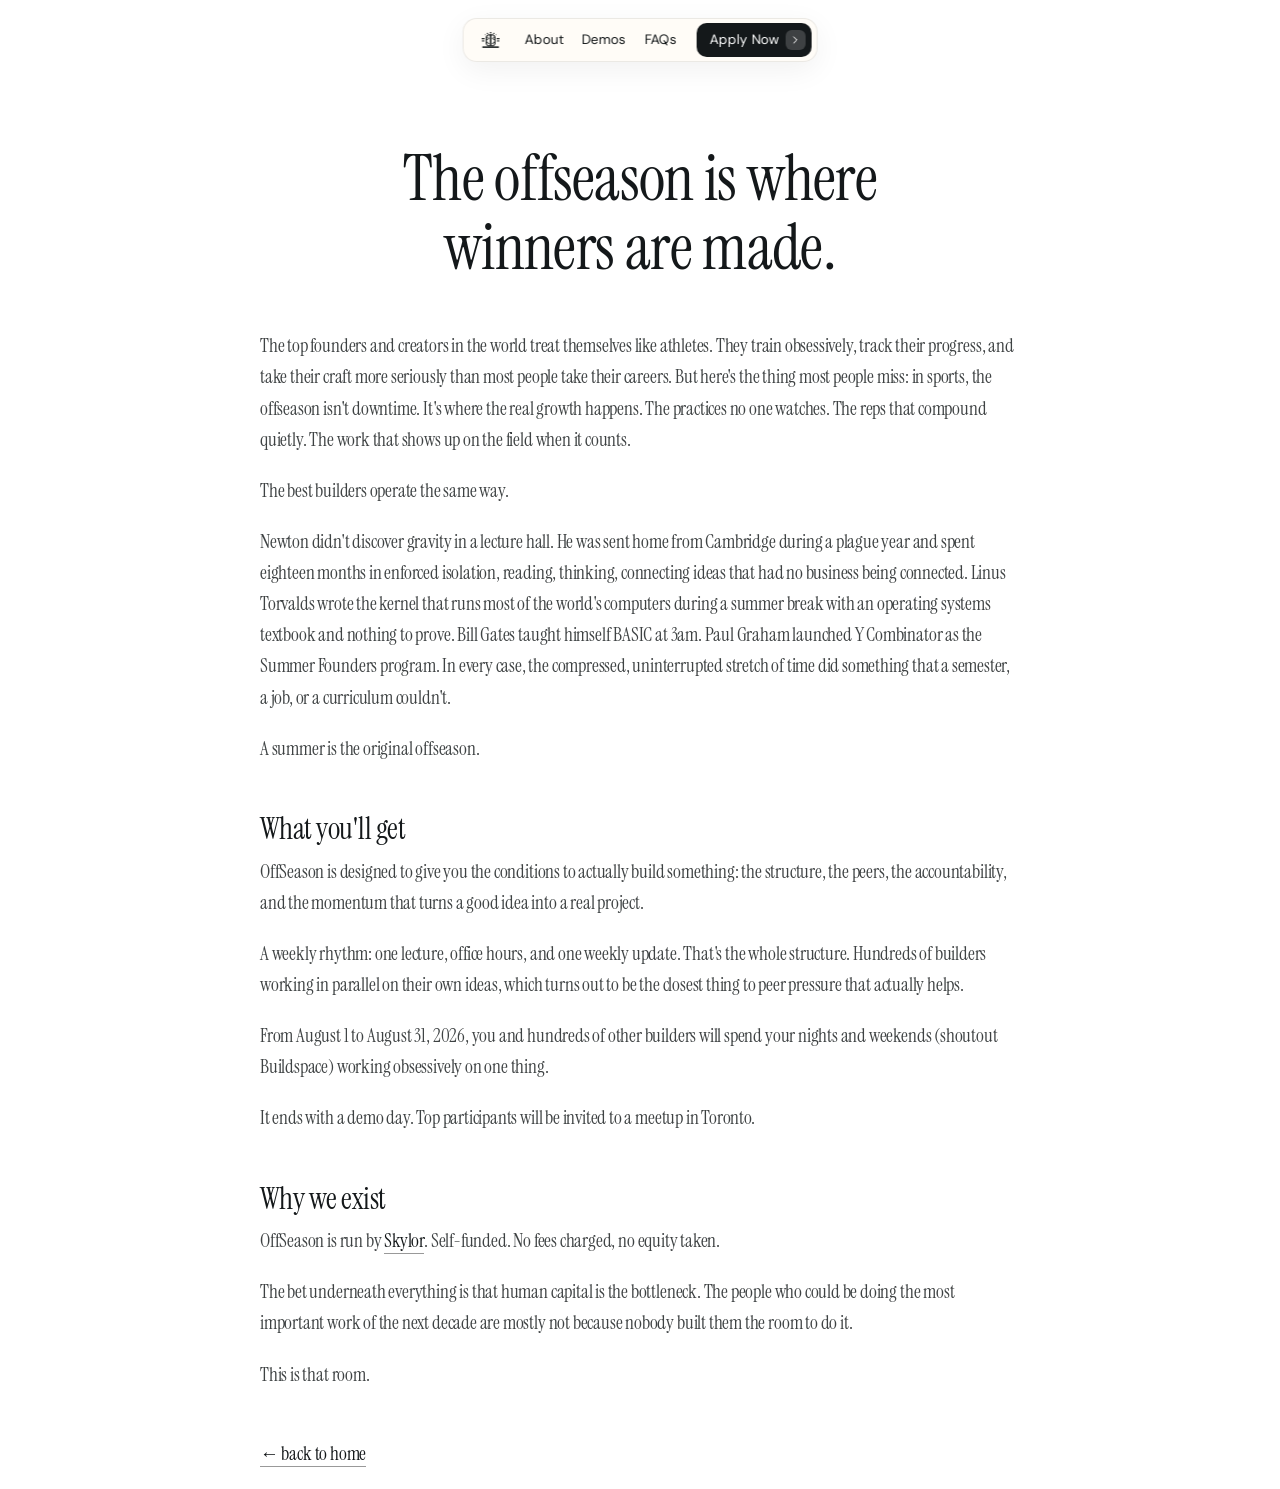
==== commit 8feea1ba: "Update story card photos, about page copy and font - Swap 4 story card photos for younger, more real" ====
--- a/about.html
+++ b/about.html
@@ -16,11 +16,11 @@
     .subpage__inner p,
     .subpage__inner li {
       font-family: 'Instrument Serif', 'Newsreader', Georgia, serif;
-      font-size: 1.1rem;
+      font-size: 1.18rem;
       font-weight: 400;
       line-height: 1.65;
-      letter-spacing: -0.008em;
-      color: rgba(20, 24, 26, 0.68);
+      letter-spacing: -0.01em;
+      color: rgba(20, 24, 26, 0.82);
     }
 
     /* h2 → Instrument Serif, homepage-style but sized for body reading */
@@ -131,19 +131,17 @@
 
       <p>A summer is the original offseason.</p>
 
-      <h2 class="serif">Why we exist</h2>
+      <h2 class="serif">What you'll get</h2>
 
-      <p>Most programs are designed to teach you things. OffSeason is designed to give you the conditions to actually build something: the structure, the peers, the accountability, and the momentum that turns a good idea into a real project.</p>
+      <p>OffSeason is designed to give you the conditions to actually build something: the structure, the peers, the accountability, and the momentum that turns a good idea into a real project.</p>
+
+      <p>A weekly rhythm: one lecture, office hours, and one weekly update. That's the whole structure. Hundreds of builders working in parallel on their own ideas, which turns out to be the closest thing to peer pressure that actually helps.</p>
 
       <p>From August 1 to August 31, 2026, you and hundreds of other builders will spend your nights and weekends (shoutout Buildspace) working obsessively on one thing.</p>
 
-      <p>It ends with a demo day. The best projects present to investors and founders and will be invited to a meetup in Toronto.</p>
+      <p>It ends with a demo day. Top participants will be invited to a meetup in Toronto.</p>
 
-      <h2 class="serif">What you'll get</h2>
-
-      <p>A weekly rhythm: one lecture, office hours, and one weekly update. That's the whole structure. Hundreds of builders working in parallel on their own ideas, which turns out to be the closest thing to peer pressure that actually helps. It ends with demo day and an optional in-person meetup in Toronto at the end of August.</p>
-
-      <h2 class="serif">Who runs this</h2>
+      <h2 class="serif">Why we exist</h2>
 
       <p>OffSeason is run by <a href="https://www.skylorlane.com/" target="_blank" rel="noopener">Skylor</a>. Self-funded. No fees charged, no equity taken.</p>
 
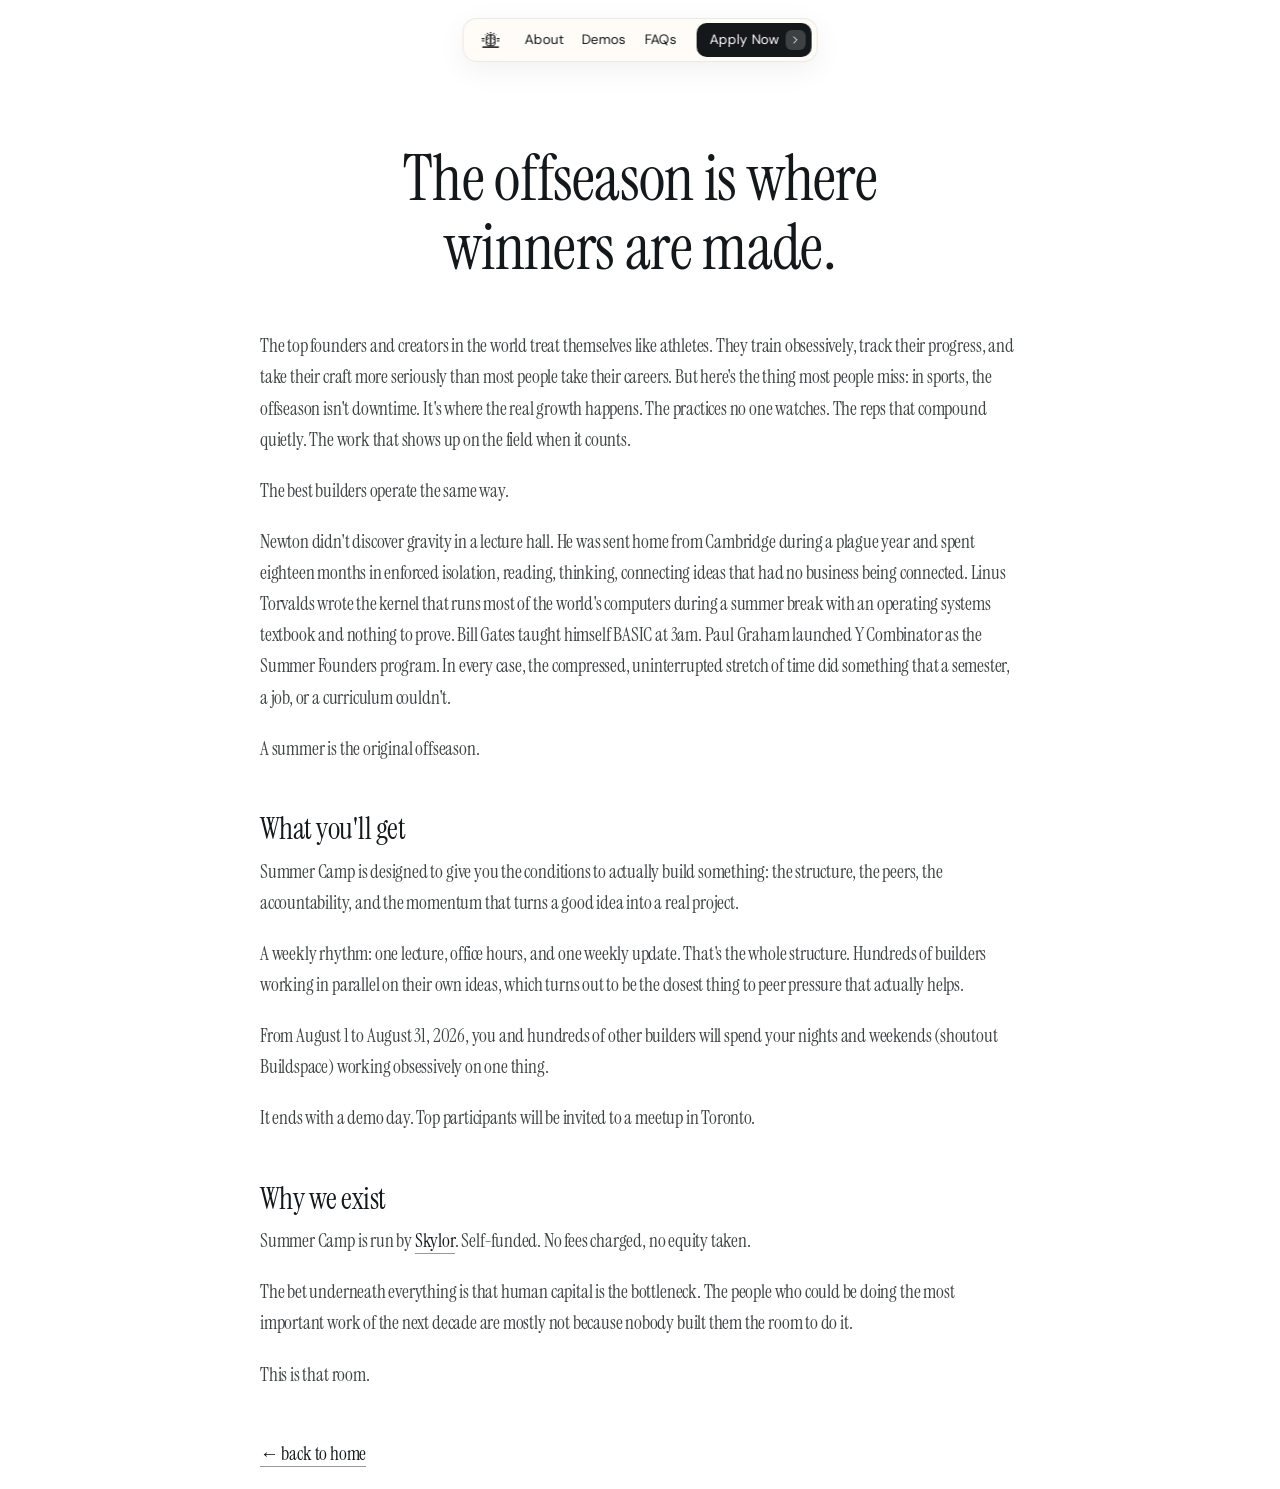
==== commit fb956b65: "Rebrand OffSeason → Summer Camp; update domain to summer.skylorlane.com Co-Authored-By: Claude Sonne" ====
--- a/about.html
+++ b/about.html
@@ -3,8 +3,8 @@
 <head>
   <meta charset="UTF-8" />
   <meta name="viewport" content="width=device-width, initial-scale=1.0" />
-  <title>About — OffSeason</title>
-  <meta name="description" content="About OffSeason — a free summer school for ambitious builders." />
+  <title>About — Summer Camp</title>
+  <meta name="description" content="About Summer Camp — a free summer school for ambitious builders." />
   <link rel="preconnect" href="https://fonts.googleapis.com" />
   <link rel="preconnect" href="https://fonts.gstatic.com" crossorigin />
   <link href="https://fonts.googleapis.com/css2?family=Space+Mono:ital,wght@0,400;0,700;1,400&family=DM+Sans:ital,opsz,wght@0,9..40,300..500;1,9..40,300..400&family=Instrument+Serif:ital@0;1&family=Newsreader:ital,opsz,wght@0,6..72,300..700;1,6..72,300..700&display=swap" rel="stylesheet" />
@@ -64,7 +64,7 @@
 <body data-nav-color="cream">
 
   <nav class="nav-pill" aria-label="Main">
-    <a href="/" class="nav-pill__logo" aria-label="OffSeason home">
+    <a href="/" class="nav-pill__logo" aria-label="Summer Camp home">
       <svg viewBox="0 0 48 46" xmlns="http://www.w3.org/2000/svg" width="22" height="22">
         <rect x="2" y="40" width="44" height="4" fill="currentColor"/>
         <rect x="0" y="18" width="8" height="3" fill="currentColor"/>
@@ -133,7 +133,7 @@
 
       <h2 class="serif">What you'll get</h2>
 
-      <p>OffSeason is designed to give you the conditions to actually build something: the structure, the peers, the accountability, and the momentum that turns a good idea into a real project.</p>
+      <p>Summer Camp is designed to give you the conditions to actually build something: the structure, the peers, the accountability, and the momentum that turns a good idea into a real project.</p>
 
       <p>A weekly rhythm: one lecture, office hours, and one weekly update. That's the whole structure. Hundreds of builders working in parallel on their own ideas, which turns out to be the closest thing to peer pressure that actually helps.</p>
 
@@ -143,7 +143,7 @@
 
       <h2 class="serif">Why we exist</h2>
 
-      <p>OffSeason is run by <a href="https://www.skylorlane.com/" target="_blank" rel="noopener">Skylor</a>. Self-funded. No fees charged, no equity taken.</p>
+      <p>Summer Camp is run by <a href="https://www.skylorlane.com/" target="_blank" rel="noopener">Skylor</a>. Self-funded. No fees charged, no equity taken.</p>
 
       <p>The bet underneath everything is that human capital is the bottleneck. The people who could be doing the most important work of the next decade are mostly not because nobody built them the room to do it.</p>
 
--- a/styles.css
+++ b/styles.css
@@ -865,6 +865,21 @@
   font-size: 0.82rem;
   line-height: 1.35;
   color: rgba(255, 255, 255, 0.92);
+}
+
+/* Vertical marquee (GIFs) — caption sits at the top */
+.story-column .story-card__caption {
+  top: 0;
+  bottom: auto;
+  background: linear-gradient(0deg, transparent, rgba(0, 0, 0, 0.75));
+  color: rgba(255, 255, 255, 0.95);
+  font-weight: 500;
+}
+
+/* GIFs are already animated — skip the ken-burns pan/zoom */
+.story-card img[src$=".gif"] {
+  animation: none;
+  transform: none;
 }
 
 /* Horizontal marquee (Work on ideas) */
